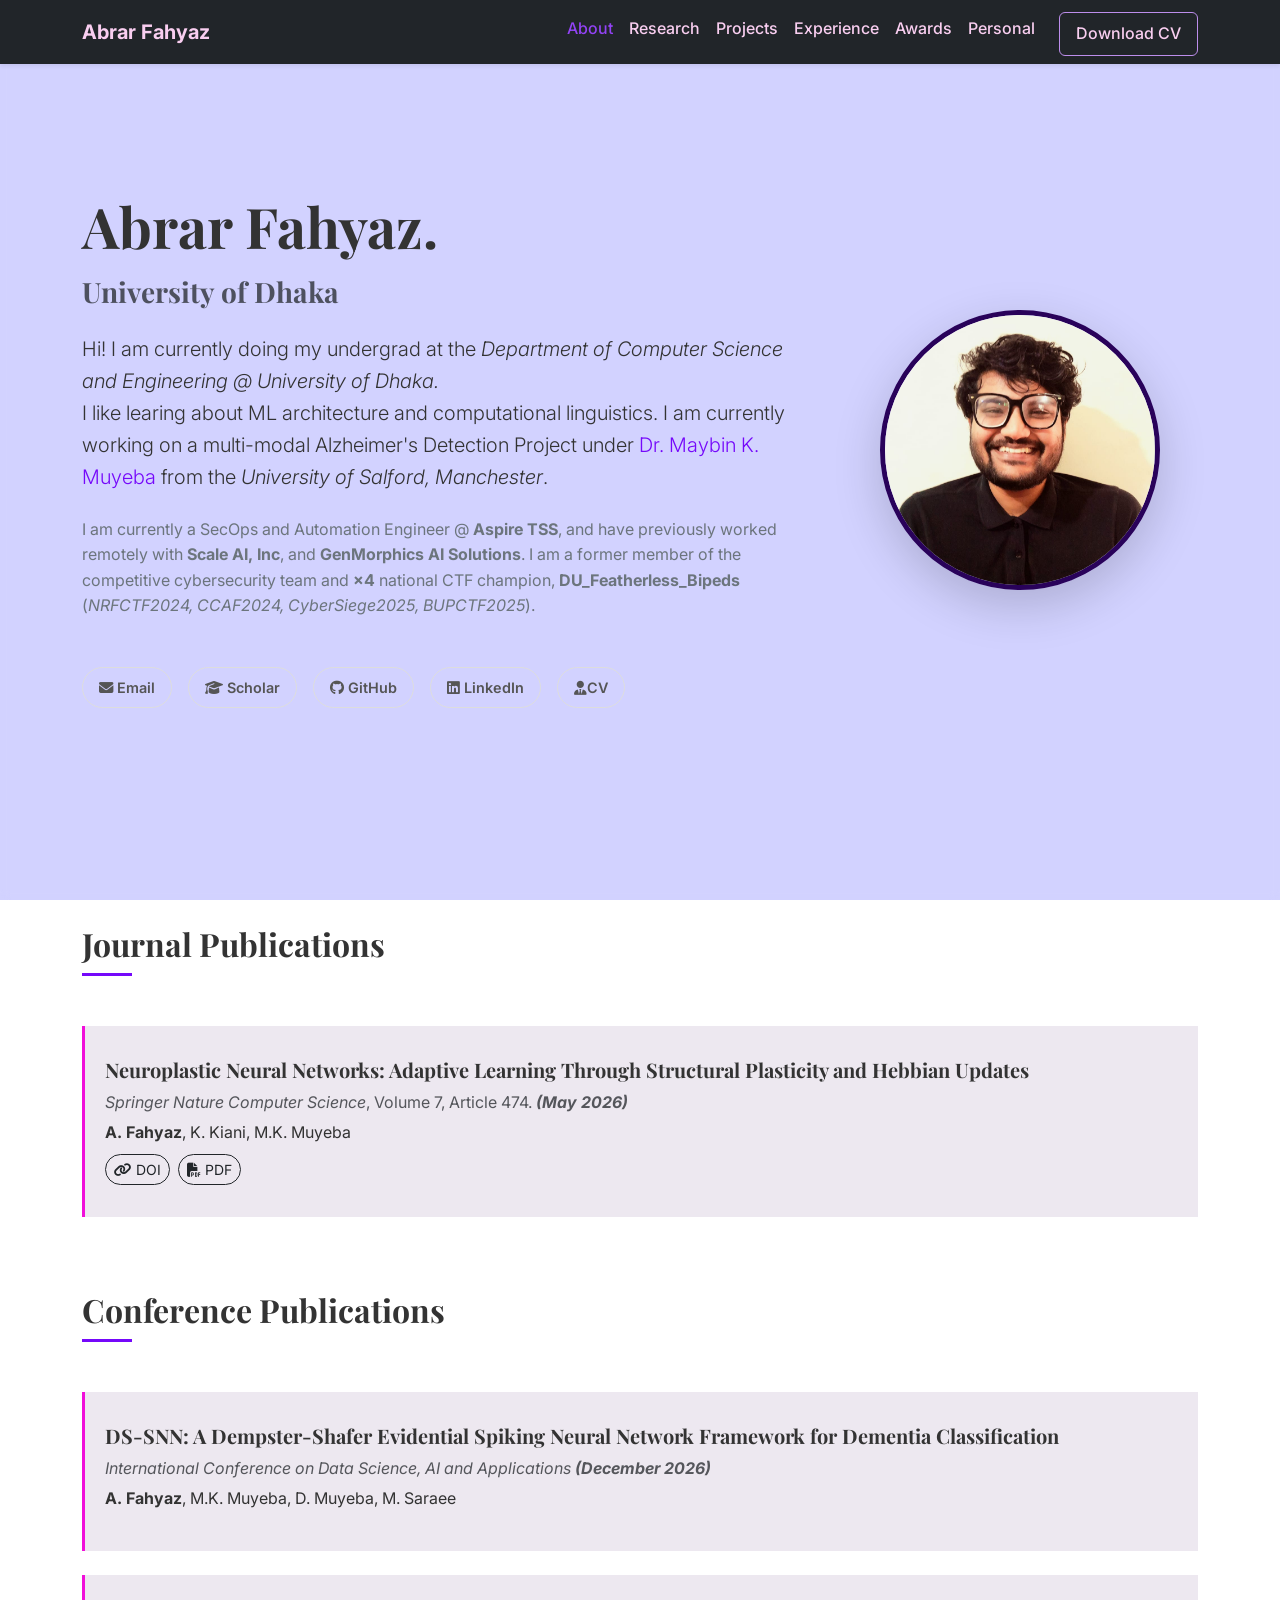
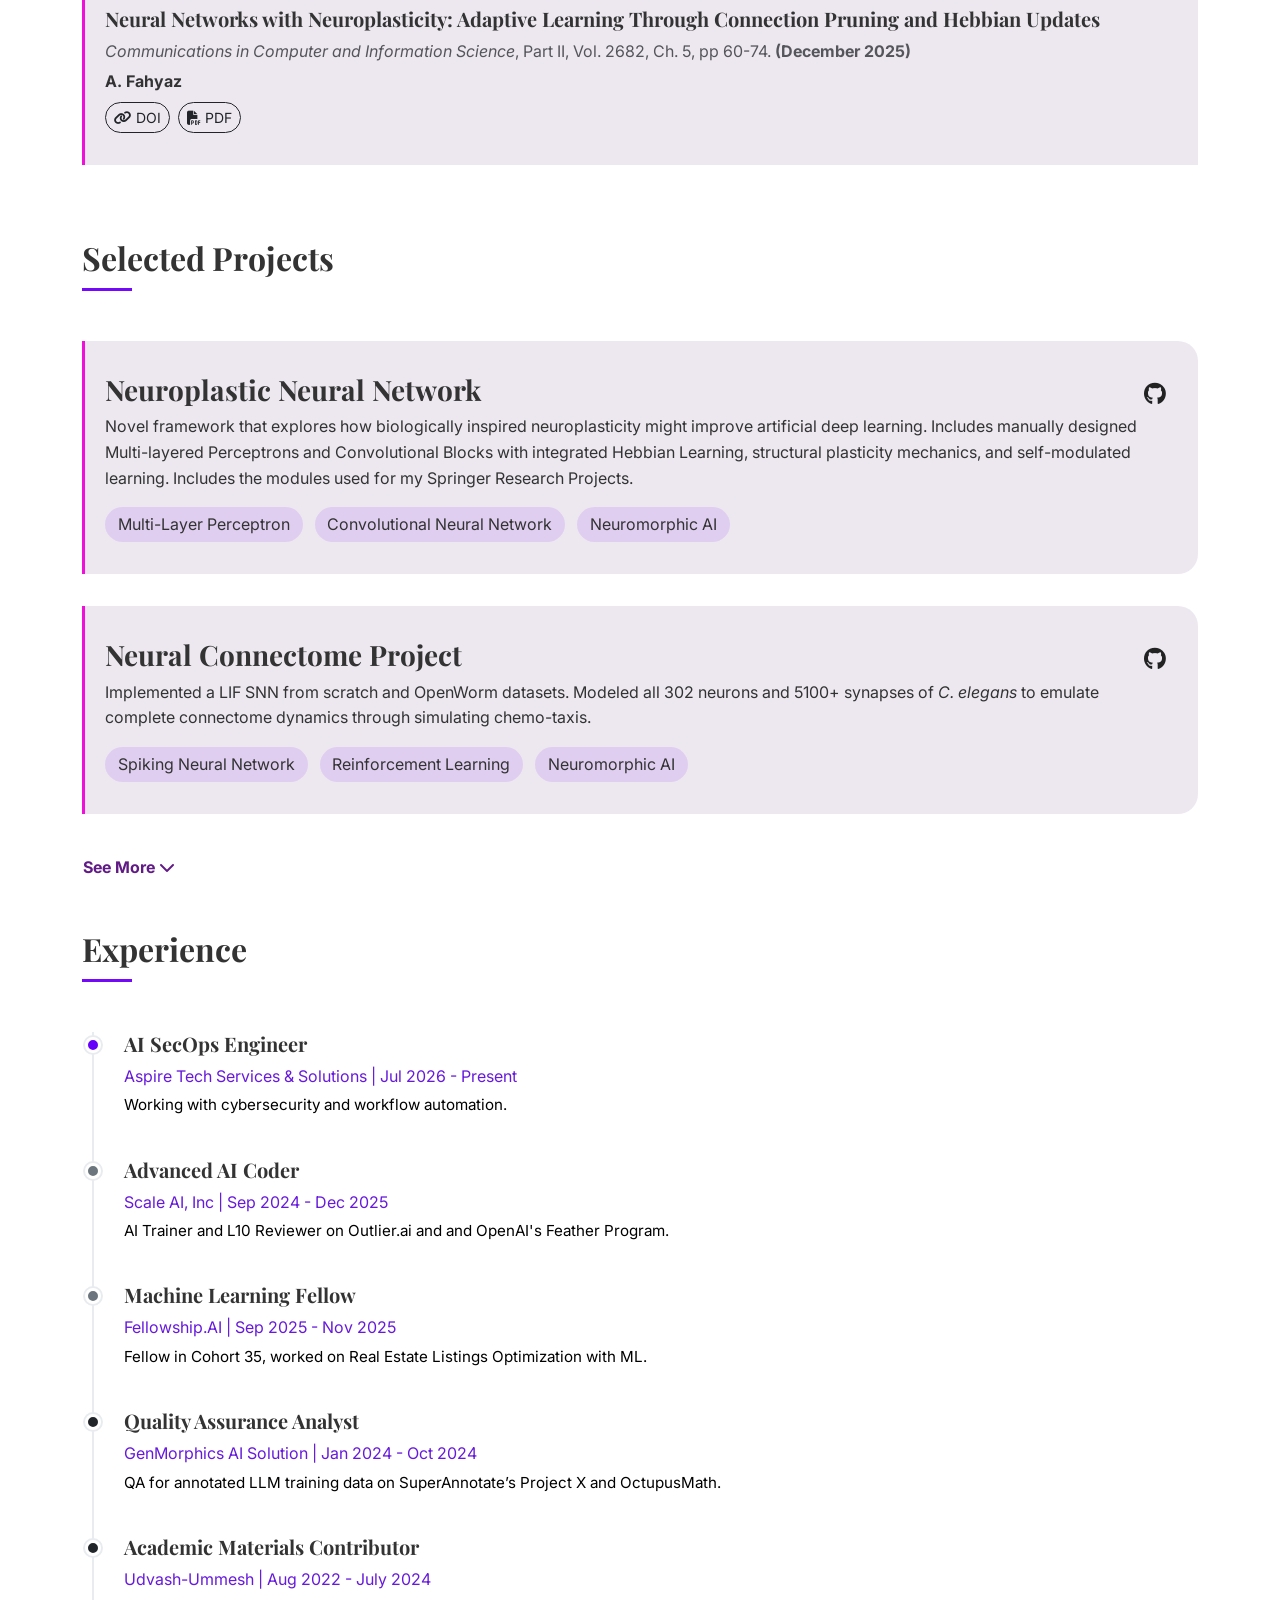
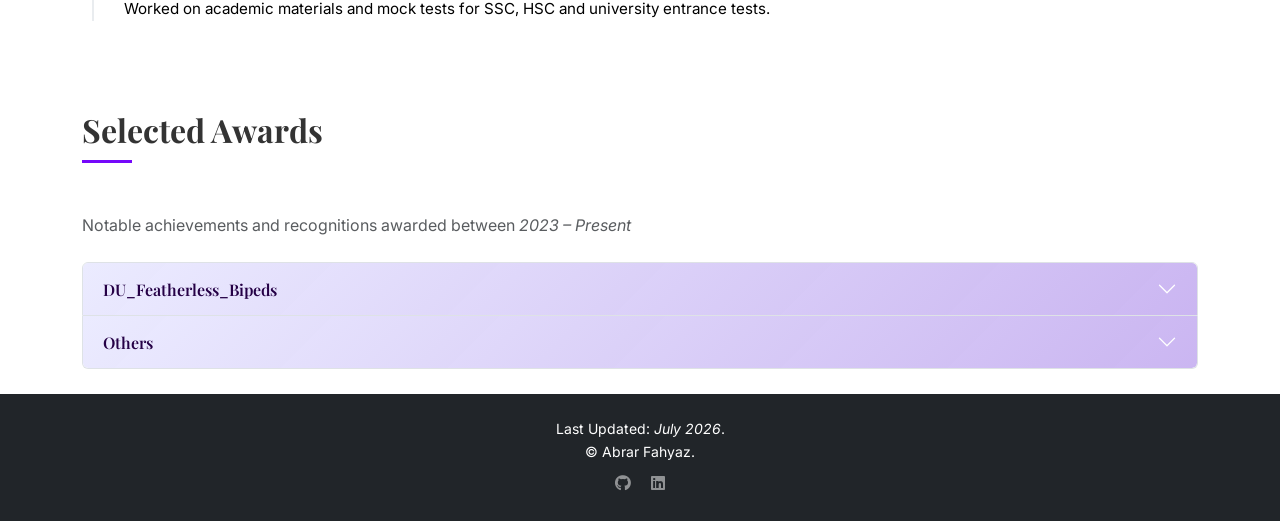
==== index.html @ 8461b455 "index update" ====
<!doctype html>
<html lang="en">

<head>
  <meta charset="utf-8">
  <meta name="viewport" content="width=device-width, initial-scale=1">
  <title>Abrar Fahyaz | Personal Site</title>
  <link rel="apple-touch-icon" sizes="180x180" href="./component/Favicon/apple-touch-icon.png">
  <link rel="icon" type="image/png" sizes="32x32" href="./component/Favicon/favicon-32x32.png">
  <link rel="icon" type="image/png" sizes="16x16" href="./component/Favicon/favicon-16x16.png">
  <link rel="manifest" href="./component/Favicon/site.webmanifest">
  <link href="https://cdn.jsdelivr.net/npm/bootstrap@5.3.0/dist/css/bootstrap.min.css" rel="stylesheet">
  <link href="https://cdnjs.cloudflare.com/ajax/libs/font-awesome/6.4.0/css/all.min.css" rel="stylesheet" />
  <link href="https://fonts.googleapis.com/css2?family=Inter:wght@300;400;600;700&family=Playfair+Display:wght@700&display=swap" rel="stylesheet">
  <link rel="stylesheet" href="./util/styles.css">
</head>

<body data-bs-spy="scroll" data-bs-target="#navbar-main" data-bs-offset="100">
  <!-- Canvas -->
  <canvas id="canva"></canvas>

  <!-- NavBar -->
  <nav id="navbar-main" class="navbar navbar-expand-lg fixed-top navbar-dark bg-dark shadow-sm">
    <div class="container">
      <a class="navbar-brand fw-bold brand-white" href="#">Abrar Fahyaz</a>
      <button class="navbar-toggler" type="button" data-bs-toggle="collapse" data-bs-target="#navbarNav">
        <span class="navbar-toggler-icon"></span>
      </button>
      <div class="collapse navbar-collapse justify-content-end" id="navbarNav">
        <ul class="navbar-nav">
          <li class="nav-item"><a class="nav-link" href="#about">About</a></li>
          <li class="nav-item"><a class="nav-link" href="#publications">Research</a></li>
          <li class="nav-item"><a class="nav-link" href="#projects">Projects</a></li>
          <!-- <li class="nav-item"><a class="nav-link" href="#education">Education</a></li> -->
          <li class="nav-item"><a class="nav-link" href="#experience">Experience</a></li>
          <li class="nav-item"><a class="nav-link" href="#awards">Awards</a></li>
          <li class="nav-item"><a class="nav-link" id="personalBtn" href="./component/otherPage.html#pers">Personal</a></li>
          <li class="nav-item">
            <a class="nav-link cv-btn ms-lg-3 px-3 btn-sm mt-1"
            href="./resources/resume.pdf"
            target="_blank">
                Download CV
            </a>
        </li>
        </ul>
      </div>
    </div>
  </nav>

  <!-- About -->
  <section id="about" class="d-flex align-items-center min-vh-100 section-padding">
    <div class="container">
      <div class="row align-items-center">
        <div class="col-lg-4 text-center order-lg-2 mb-4 mb-lg-0">
          <div class="photo-wrapper">
            <img src="./resources/myPic.jpg" alt="Abrar Fahyaz" class="img-fluid rounded-circle shadow-lg profile-photo">
          </div>
        </div>
        <div class="col-lg-8 order-lg-1">
          <h1 class="display-4 fw-bold mb-3">Abrar Fahyaz.</h1>
          <h3 class="text-muted mb-4"><span>University of Dhaka</span></h3>
          <p class="lead mb-4">
            Hi! I am currently doing my undergrad at the <i>Department of Computer Science and Engineering @ University of Dhaka.</i> 
            <br>
            I like learing about ML architecture and computational linguistics. I am currently working on a multi-modal Alzheimer's Detection Project under <a href="https://www.salford.ac.uk/our-staff/maybin-muyeba">Dr. Maybin K. Muyeba</a> from the <i>University of Salford, Manchester</i>.
          </p>
          <p class="text-secondary mb-5">
            I am currently a SecOps and Automation Engineer @ <strong>Aspire TSS</strong>, and have previously worked remotely with <strong>Scale AI, Inc</strong>, and <strong>GenMorphics AI Solutions</strong>. I am a former member of the competitive cybersecurity team and <b>×4</b> national CTF champion, <strong>DU_Featherless_Bipeds</strong> (<i>NRFCTF2024, CCAF2024, CyberSiege2025, BUPCTF2025</i>). 
          </p>
          
          <div class="d-flex gap-3">
            <a href="mailto:abrar-2021211182@cs.du.ac.bd" class="social-btn"><i class="fas fa-envelope"></i> Email</a>
            <a href="https://scholar.google.com/citations?user=q8gWshUAAAAJ&hl=en" class="social-btn"><i class="fas fa-graduation-cap"></i> Scholar</a>
            <a href="https://github.com/abrr-fhyz" class="social-btn"><i class="fab fa-github"></i> GitHub</a>
            <a href="https://www.linkedin.com/in/abrar-fahyaz/" class="social-btn"><i class="fab fa-linkedin"></i> LinkedIn</a>
            <a href="./resources/resume.pdf" class="social-btn" target="_blank"><i class="fas fa-user-tie"></i>CV</a>
          </div>
        </div>
      </div>
    </div>
  </section>

  <!-- Research -->
  <section id="publications" class="section-padding">
    <div class="container">
      <h2 class="section-title">Journal Publications</h2>
      <!-- <p class="text-muted mb-5">For a full list, please visit my <a href="https://scholar.google.com/citations?user=q8gWshUAAAAJ&hl=en">Google Scholar</a>.</p>
    -->
      <div class="publication-card mb-4">
        <div class="row">
          <div class="col-md-12">
            <h5 class="fw-bold">Neuroplastic Neural Networks: Adaptive Learning Through Structural Plasticity and Hebbian Updates</h5>
            <p class="mb-1 text-muted"><em>Springer Nature Computer Science</em>, Volume 7, Article 474. <em><strong>(May 2026)</strong></em></p>
            <p class="mb-2"><strong>A. Fahyaz</strong>, K. Kiani, M.K. Muyeba</p>
            <div class="d-flex gap-2">
              <a href="https://link.springer.com/chapter/10.1007/978-3-032-11352-8_5" class="btn btn-outline-dark btn-sm rounded-pill"><i class="fas fa-link"></i> DOI</a>
              <a href="./resources/Paper-99-Final.pdf" class="btn btn-outline-dark btn-sm rounded-pill"><i class="fas fa-file-pdf"></i> PDF</a>
            </div>
          </div>
        </div>
      </div>

      <!-- <div class="collapse" id="publicationCollapse">  
      </div>
      <button class="btn btn-link see-more-btn text-decoration-none fw-bold p-0 mt-2" type="button" data-bs-toggle="collapse" data-bs-target="#publicationCollapse" aria-expanded="false" aria-controls="publicationCollapse" id="publicationBtn" onclick="toggleBtnText(this)">See More <i class="fas fa-chevron-down"></i></button>
    </div> -->
  </section>

  <section class="section-padding">
    <div class="container">
      <h2 class="section-title">Conference Publications</h2>
      <!-- <p class="text-muted mb-5">For a full list, please visit my <a href="https://scholar.google.com/citations?user=q8gWshUAAAAJ&hl=en">Google Scholar</a>.</p>
    -->
      <div class="publication-card mb-4">
        <div class="row">
          <div class="col-md-12">
            <h5 class="fw-bold">DS-SNN: A Dempster-Shafer Evidential Spiking Neural Network Framework for Dementia Classification</h5>
            <p class="mb-1 text-muted"><em>International Conference on Data Science, AI and Applications <strong>(December 2026)</strong></em></p>
            <p class="mb-2"><strong>A. Fahyaz</strong>, M.K. Muyeba, D. Muyeba, M. Saraee</p>
            <!--
            <div class="d-flex gap-2">
              <a href="https://link.springer.com/article/10.1007/s42979-026-04932-7" class="btn btn-outline-dark btn-sm rounded-pill"><i class="fas fa-link"></i> DOI</a>
              <a href="https://rdcu.be/fkPxp" class="btn btn-outline-dark btn-sm rounded-pill"><i class="fas fa-file-pdf"></i> PDF</a>
            </div>
            -->
          </div>
        </div>
      </div>

      <div class="publication-card mb-4">
        <div class="row">
          <div class="col-md-12">
            <h5 class="fw-bold">Neural Networks with Neuroplasticity: Adaptive Learning Through Connection Pruning and Hebbian Updates</h5>
            <p class="mb-1 text-muted"><em>Communications in Computer and Information Science</em>, Part II, Vol. 2682, Ch. 5, pp 60-74. <strong>(December 2025)</strong></p>
            <p class="mb-2"><strong>A. Fahyaz</strong></p>
            <div class="d-flex gap-2">
              <a href="https://link.springer.com/chapter/10.1007/978-3-032-11352-8_5" class="btn btn-outline-dark btn-sm rounded-pill"><i class="fas fa-link"></i> DOI</a>
              <a href="./resources/Paper-99-Final.pdf" class="btn btn-outline-dark btn-sm rounded-pill"><i class="fas fa-file-pdf"></i> PDF</a>
            </div>
          </div>
        </div>
      </div>

      <!-- <div class="collapse" id="publicationCollapse">  
      </div>
      <button class="btn btn-link see-more-btn text-decoration-none fw-bold p-0 mt-2" type="button" data-bs-toggle="collapse" data-bs-target="#publicationCollapse" aria-expanded="false" aria-controls="publicationCollapse" id="publicationBtn" onclick="toggleBtnText(this)">See More <i class="fas fa-chevron-down"></i></button>
    </div> -->
  </section>

  <!-- Projects -->
  <section id="projects" class="section-padding">
    <div class="container">

      <h2 class="section-title">Selected Projects</h2>
      <div class="project-showcase">
        <div class="project-entry">
            <div class="project-header">
              <h3>Neuroplastic Neural Network</h3>
              <div class="project-links">
                <a href="https://github.com/abrr-fhyz/neuroplasticProject">
                  <i class="fab fa-github"></i>
                </a>
              </div>
            </div>
            <p>
            Novel framework that explores how biologically inspired neuroplasticity might improve artificial deep learning. Includes manually designed Multi-layered Perceptrons and Convolutional Blocks with integrated Hebbian Learning, structural plasticity mechanics, and self-modulated learning. Includes the modules used for my Springer Research Projects.
            </p>
            <div class="project-tags">
              <span>Multi-Layer Perceptron</span>
              <span>Convolutional Neural Network</span>
              <span>Neuromorphic AI</span>
            </div>
          </div>

        <div class="project-entry">
          <div class="project-header">
            <h3>Neural Connectome Project</em></h3>
            <div class="project-links">
              <a href="https://github.com/abrr-fhyz/spike-net">
                <i class="fab fa-github"></i>
              </a>
            </div>
          </div>
          <p>
            Implemented a LIF SNN from scratch and OpenWorm datasets. Modeled all 302 neurons and 5100+ synapses of <em>C. elegans</em> to emulate complete connectome dynamics through simulating chemo-taxis.
          </p>

          <div class="project-tags">
            <span>Spiking Neural Network</span>
            <span>Reinforcement Learning</span>
            <span>Neuromorphic AI</span>
          </div>
        </div>

        <!-- Hidden projects -->
        
        <div class="collapse" id="projectCollapse">

          <div class="project-entry">
            <div class="project-header">
              <h3>PulseTrace</h3>
              <div class="project-links">
                <a href="https://github.com/abrr-fhyz/PulseTrace">
                  <i class="fab fa-github"></i>
                </a>
              </div>
            </div>
            <p>
              Agentic AI agent capable of scraping social media, and summarizing sentiment through FAISS + BM25
              with rerankers, and a RAG pipeline. Optional PDF briefing and AI corpus integrated with
              application following BYOK. Beats Last30Days on <b>nDCG@5</b> by <i>38%</i>, and on <b>precision@5 and mean norm</b> by roughly <i>14%</i>.
            </p>
            <div class="project-tags">
              <span>LangGraph</span>
              <span>Hybrid RAG</span>
              <span>Model Context Protocol</span>
              <span>Agentic AI</span>
            </div>
          </div>

          <div class="project-entry">
            <div class="project-header">
              <h3>N_Avram: Sentiment Analysis Framework</h3>

              <div class="project-links">
                <a href="https://github.com/abrr-fhyz/N_Avram">
                  <i class="fab fa-github"></i>
                </a>
              </div>
            </div>
            <p>
              Random Forest based sentiment classifier using TF-IDF, n-grams, and lemmatization achieving ~84% accuracy on IMDB. Project was presented at the DURS Undergraduate Research Summit, and was awarded at the DU TMT-P.
            </p>
            <div class="project-tags">
              <span>Natural Language Processing</span>
            </div>
          </div>

          <div class="project-entry">
            <div class="project-header">
              <h3>EasyForm AI</h3>

              <div class="project-links">
                <a href="https://github.com/orgs/EasyFormAI/repositories">
                  <i class="fab fa-github"></i>
                </a>
              </div>
            </div>
            <p>
              LLM-powered document processing platform for automated form filling with information extraction and chatbot assistance.
            </p>
            <div class="project-tags">
              <span>LLM Integration</span>
              <span>Hybrid RAG</span>
              <span>OCR Automation</span>
            </div>
          </div>

          <div class="project-entry">
          <div class="project-header">
            <h3>ChaOS: Turing-Complete OS Emulator</h3>
            <div class="project-links">
              <a href="https://github.com/abrr-fhyz/chaOS">
                <i class="fab fa-github"></i>
              </a>
              <a href="https://youtu.be/a18sfySZBDI">
                <i class="fab fa-youtube"></i>
              </a>
            </div>
          </div>
          <p>
            Fully functional OS with virtual memory, process scheduling, I/O handling, filesystem, shell layers, and a custom ISA with a compiler toolchain enabling Turing-complete execution.
          </p>

          <div class="project-tags">
            <span>C/C++</span>
            <span>ISA Design</span>
            <span>Operating Systems</span>
          </div>
        </div>


          <div class="project-entry">
            <div class="project-header">
              <h3>P2P Video Streaming Platform</h3>
              <div class="project-links">
                <a href="https://github.com/abrr-fhyz/Peer2PeerNetwork">
                  <i class="fab fa-github"></i>
                </a>
              </div>
            </div>
            <p>
              Distributed peer-to-peer streaming system with DHT-based
              discovery, progressive playback, integrity checks, and a
              FastAPI backend.
            </p>

            <div class="project-tags">
              <span>Decentralized TCP</span>
              <span>Distributed Hash Table</span>
              <span>FastAPI</span>
              <span>StreamLit</span>
            </div>
          </div>

          <div class="project-entry">
            <div class="project-header">
              <h3>Theia: Photo Sharing Platform</h3>
              <div class="project-links">
                <a href="https://youtu.be/cqLra_9JPLM">
                  <i class="fab fa-youtube"></i>
                </a>
              </div>
            </div>
            <p>
              Flutter-based social photo platform featuring real-time
              synchronization, facial recognition, geo-clustering, and
              image editing.
            </p>
            <div class="project-tags">
              <span>Dart</span>
              <span>Flutter</span>
              <span>Firebase</span>
              <span>ML Toolkit</span>
            </div>
          </div>

          <div class="project-entry">
          <div class="project-header">
            <h3>Strategic War Simulator</h3>

            <div class="project-links">
              <a href="https://github.com/abrr-fhyz/War-Simulator">
                <i class="fab fa-github"></i>
              </a>
              <a href="https://youtu.be/9fNIDih7QWg?si=n9hUHUopTU9UJ7O-">
                <i class="fab fa-youtube"></i>
              </a>
              <a href="https://www.thedailystar.net/campus/campus/news/du-student-creates-1971-liberation-war-time-lapse-map-military-perspective-3711991">
                <i class="fas fa-newspaper"></i>
              </a>
            </div>
          </div>
          <p>
            Military simulation platform featuring troop movement
            visualization, battle timelines, historical scenarios, and
            persistent campaign support. Featured in The Daily Star.
          </p>
          <div class="project-tags">
            <span>Java</span>
            <span>JavaFx</span>
          </div>
        </div>

        <div class="project-entry">
            <div class="project-header">
              <h3>ShN Text Editor</h3>
              <div class="project-links">
                <a href="https://github.com/abrr-fhyz/ShN-Editor_Windows">
                  <i class="fab fa-github"></i>
                </a>
                <a href="https://youtu.be/U8ZuzUVwA_E?si=DS7flil6WKhZO-oK">
                  <i class="fab fa-youtube"></i>
                </a>
              </div>
            </div>
            <p>
              A cross-platform text editor with syntax highlighting and compilation support, alongside document analysis tools and integrated file explorer.
            </p>
            <div class="project-tags">
              <span>C/C++</span>
              <span>Qt</span>
            </div>
          </div>

        </div>

        <button class="btn btn-link see-more-btn text-decoration-none fw-bold p-0 mt-2" type="button" data-bs-toggle="collapse" data-bs-target="#projectCollapse" onclick="toggleBtnText(this)">See More <i class="fas fa-chevron-down"></i></button>

      </div>
    </div>
  </section>

  <!-- Education 
  <section id="education" class="section-padding">
    <div class="container">
      <h2 class="section-title">Education</h2>
      <div class="timeline">
        <div class="timeline-item">
          <div class="timeline-dot"></div>
          <div class="timeline-content">
            <h5 class="fw-bold">University of Dhaka <i>(2022 - Present)</i></h5>
            <p class="timeline-org mb-1">B.Sc <i>(Hons.)</i>, Computer Science & Engineering</p>
            <p class="text-muted small">CGPA: 3.83 / 4.00</p>
          </div>
        </div>
        <div class="timeline-item">
          <div class="timeline-dot bg-secondary"></div>
          <div class="timeline-content">
            <h5 class="fw-bold">Notre Dame College <i>(2019 - 2021)</i></h5>
            <p class="timeline-org mb-1">Higher Secondary Certificate <i>(HSC)</i></p>
            <p class="text-muted small">GPA: 5.00 / 5.00 | HSC: 598 / 600</p>
          </div>
        </div>
      </div>
    </div>
  </section>

  -->

  <!-- Experience -->
  <section id="experience" class="section-padding">
    <div class="container">
      <h2 class="section-title">Experience</h2>
      <div class="timeline">

        <div class="timeline-item">
          <div class="timeline-dot"></div>
          <div class="timeline-content">
            <h5 class="fw-bold">AI SecOps Engineer</h5>
            <p class="timeline-org mb-1">Aspire Tech Services & Solutions | Jul 2026 - Present</p>
            <p class="text-muted small">Working with cybersecurity and workflow automation.</p>
          </div>
        </div>
        
        <div class="timeline-item">
          <div class="timeline-dot bg-secondary"></div>
          <div class="timeline-content">
            <h5 class="fw-bold">Advanced AI Coder</h5>
            <p class="timeline-org mb-1">Scale AI, Inc | Sep 2024 - Dec 2025</p>
            <p class="text-muted small">AI Trainer and L10 Reviewer on Outlier.ai and and OpenAI's Feather Program.</p>
          </div>
        </div>

        <div class="timeline-item">
          <div class="timeline-dot bg-secondary"></div>
          <div class="timeline-content">
            <h5 class="fw-bold">Machine Learning Fellow</h5>
            <p class="timeline-org mb-1">Fellowship.AI | Sep 2025 - Nov 2025</p>
            <p class="text-muted small">Fellow in Cohort 35, worked on Real Estate Listings Optimization with ML.</p>
          </div>
        </div>

        <div class="timeline-item">
          <div class="timeline-dot bg-dark"></div>
          <div class="timeline-content">
            <h5 class="fw-bold">Quality Assurance Analyst</h5>
            <p class="timeline-org mb-1">GenMorphics AI Solution | Jan 2024 - Oct 2024 </p>
            <p class="text-muted small">QA for annotated LLM training data on SuperAnnotate’s Project X and OctupusMath.</p>
          </div>
        </div>

        <div class="timeline-item">
          <div class="timeline-dot bg-dark"></div>
          <div class="timeline-content">
            <h5 class="fw-bold">Academic Materials Contributor</h5>
            <p class="timeline-org mb-1">Udvash-Ummesh | Aug 2022 - July 2024</p>
            <p class="text-muted small">Worked on academic materials and mock tests for SSC, HSC and university entrance tests.</p>
          </div>
        </div>

      </div>
    </div>
  </section>

  <!-- Awards -->
  <section id="awards" class="section-padding">
    <div class="container">
      <h2 class="section-title">Selected Awards</h2>
      <p class="text-muted text-left mb-4">
        Notable achievements and recognitions awarded between <i>2023 – Present</i>
      </p>
      <div class="accordion" id="awardsAccordion">
        <div class="accordion-item">
          <h2 class="accordion-header" id="teamHeading">
            <button class="accordion-button collapsed" type="button" data-bs-toggle="collapse" data-bs-target="#teamAwards">
              DU_Featherless_Bipeds
            </button>
          </h2>
          <div id="teamAwards" class="accordion-collapse collapse" data-bs-parent="#awardsAccordion">
            <div class="accordion-body">
              <ul class="list-unstyled">
                <li class="mb-3 d-flex justify-content-between">
                  <div>
                      <strong>Bangladesh University of Professionals CTF</strong><br>
                      <small class="text-muted">Champion | Rank 1 / 110</small>
                  </div>
                  <small class="text-muted"><i>September 2025</i></small>
                </li>
                <li class="mb-3 d-flex justify-content-between">
                  <div>
                    <strong>University of Asia Pacific CyberSiege</strong><br>
                    <small class="text-muted">Champion | Rank 1 / 130</small>
                  </div>
                  <small class="text-muted"><i>May 2025</i></small>
                </li>

                <li class="mb-3 d-flex justify-content-between">
                  <div>
                    <strong>East West University NRFCTF</strong><br>
                    <small class="text-muted">Champion | Rank 1 / 120</small>
                  </div>
                  <small class="text-muted"><i>November 2024</i></small>
                </li>

                <li class="mb-3 d-flex justify-content-between">
                  <div>
                    <strong>CCAF Cyber Hackathon</strong><br>
                    <small class="text-muted">Champion | Rank 1 / 64</small>
                  </div>
                  <small class="text-muted"><i>October 2024</i></small>
                </li>

                <li class="mb-3 d-flex justify-content-between">
                  <div>
                    <strong>Dhaka University Intra-CTF</strong><br>
                    <small class="text-muted">Runner's Up | Rank 3 / 110</small>
                  </div>
                  <small class="text-muted"><i>November 2023</i></small>
                </li>

                <li class="mb-3 d-flex justify-content-between">
                  <div>
                    <strong>Bangladesh University of Engineering and Technology CTF</strong><br>
                    <small class="text-muted">Runner's Up | Rank 4 / 200</small>
                  </div>
                  <small class="text-muted"><i>October 2024</i></small>
                </li>

                <li class="mb-3 d-flex justify-content-between">
                  <div>
                    <strong>Islamic University of Technology CTF</strong><br>
                    <small class="text-muted">Runner's Up | Rank 4 / 100</small>
                  </div>
                  <small class="text-muted"><i>April 2024</i></small>
                </li>

                <li class="mb-3 d-flex justify-content-between">
                  <div>
                    <strong>Bangladesh Armed Forces CyberRaid CTF</strong><br>
                    <small class="text-muted">Runner's Up | Rank 5 / 225</small>
                  </div>
                  <small class="text-muted"><i>February 2025</i></small>
                </li>

                <li class="mb-3 d-flex justify-content-between">
                  <div>
                    <strong>IUT Code-Refactoring Contest</strong><br>
                    <small class="text-muted">Finalist | Rank 7</small>
                  </div>
                  <small class="text-muted"><i>April 2024</i></small>
                </li>

                <li class="mb-3 d-flex justify-content-between">
                  <div>
                    <strong> SUST CSE Carnival</strong><br>
                    <small class="text-muted">Finalist</small>
                  </div>
                  <small class="text-muted"><i>February 2024</i></small>
                </li>

                <!-- More awards -->
              </ul>
            </div>
          </div>
        </div>

        <!-- Individual Awards -->
        <div class="accordion-item">
          <h2 class="accordion-header" id="otherHeading">
            <button class="accordion-button collapsed" type="button" data-bs-toggle="collapse" data-bs-target="#otherAwards">Others</button>
          </h2>
          <div id="otherAwards"
              class="accordion-collapse collapse"
              data-bs-parent="#awardsAccordion">
            <div class="accordion-body">
              <ul class="list-unstyled">
                  <li class="mb-3 d-flex justify-content-between">
                  <div>
                    <strong>Infinity AI Buildfest</strong><br>
                    <small class="text-muted">Finalist</small>
                  </div>
                  <small class="text-muted"><i>June 2026</i></small>
                </li>
                <li class="mb-3 d-flex justify-content-between">
                  <div>
                    <strong>TechTron Poster Presentation</strong><br>
                    <small class="text-muted">2nd Place</small>
                  </div>
                  <small class="text-muted"><i>May 2025</i></small>
                </li>
                <li class="mb-3 d-flex justify-content-between">
                  <div>
                    <strong>Dhaka University Three Minute Thesis - Presentation</strong><br>
                    <small class="text-muted">4th Place</small>
                  </div>
                  <small class="text-muted"><i>November 2024</i></small>
                </li>
                <li class="mb-3 d-flex justify-content-between">
                  <div>
                    <strong>Dhaka University Undergraduate Research Summit</strong><br>
                    <small class="text-muted">Finalist</small>
                  </div>
                  <small class="text-muted"><i>March 2023</i></small>
                </li>

                <!-- More achievements -->
              </ul>
            </div>
          </div>
        </div>
      </div>
    </div>
  </section>

  <div id="footer-placeholder"></div>

  <div id="transition-overlay"></div>
</body>
<script src="https://cdn.jsdelivr.net/npm/bootstrap@5.3.0/dist/js/bootstrap.bundle.min.js"></script>
<script src="./util/script.js"></script>
<script src="./util/otherScript.js"></script>
</html>
---- util/styles.css ----
@import url('https://fonts.googleapis.com/css2?family=Cormorant+Garamond:ital,wght@0,300;0,400;1,300;1,400&family=Raleway:wght@100;200&display=swap');

  *, *::before, *::after { margin: 0; padding: 0; box-sizing: border-box; }

  :root {
    --deep:#4b404e;
    --mid: #f5f5f5;
    --surface: #eaeaea;
    --light: #cccccc;
    --shimmer: #999999;
    --text: #222;
    --text-dim: rgba(0, 0, 0, 0.4);
  }

  html {
    background: var(--deep);
    max-width: 100%;
  }

  body {
    font-family: 'Inter', sans-serif;
    color: #bd8eec;
    line-height: 1.6;
    position: relative;
    max-width: 100%;
  }

  /* Keep all page content above the canvas */
  body > *:not(canvas) {
      position: relative;
      z-index: 1;
  }

  canvas {
    background-color: #d1d1ff;
    display: block;
    position: fixed;
    top: 0;
    left: 0;
    width: 100vw;
    height: 100dvh; /* dynamic viewport height */
    z-index: 0;
    pointer-events: none;
  }

  .title-wrap {
    text-align: center;
    animation: fadeIn 2.5s ease forwards;
  }

  /* General Styling */
    body {
        font-family: 'Inter', sans-serif;
        color: #333;
        line-height: 1.6;
    }

    h1, h2, h3, h4, h5 {
        font-family: 'Playfair Display', serif; /* A nice serif font for headings looks more academic */
        font-weight: 700;
    }

    .section-padding {
        padding: 25px 0;
        position: relative;
        background: rgba(255,255,255,0.0);
        backdrop-filter: blur(5px);
    }

    .section-title {
        margin-bottom: 50px;
        position: relative;
        display: inline-block;
    }

    .section-title::after {
        content: '';
        display: block;
        width: 50px;
        height: 3px;
        background: #7508fa;
        margin-top: 10px;
    }

    /* Hero Section */
    .profile-photo {
        width: 280px;
        height: 280px;
        object-fit: cover;
        border: 5px solid #29025a;
    }

    .social-btn {
        text-decoration: none;
        color: #555;
        font-weight: 600;
        border: 1px solid #ddd;
        padding: 8px 16px;
        border-radius: 50px;
        transition: all 0.3s ease;
        font-size: 0.9rem;
    }

    .social-btn:hover {
        background-color: #7508fa;
        color: #fff;
        border-color: #7508fa;
    }

    /* A href sections */
    a {
        color: #7508fa; 
        text-decoration: none;
    }

    a:hover {
        color: #250128; 
    }

    a:visited {
        color: #551b9b; 
    }

    a:active {
        color: #ff00c3;
    }

    .brand-white {
        color: #f9cef0 !important;
    }

    .brand-white:hover,
    .brand-white:focus {
        color: #ffffff !important;
    }

    /* CTV button section */
    .cv-btn {
        color: #f9cef0 !important;
        border: 1px solid #bd8eec;
        border-radius: 0.375rem;
        transition: all 0.3s ease;
    }

    .cv-btn:hover,
    .cv-btn:focus {
        background-color: #7508fa;
        border-color: #7508fa;
        color: #ffffff !important;
    }

    .cv-btn:active {
        background-color: #7508fa !important;
        border-color: #7508fa !important;
        color: #ffffff !important;
    }

    /* Navbar Tweaks */
    .navbar-nav .nav-link {
        font-weight: 500;
        color: #f9cef0;
    }
    .navbar-nav .nav-link.active {
        color: #9243f4;
    }

    /* Publication Card */
    .publication-card {
        padding: 2rem;
        background: rgba(135, 100, 154, 0.15);
        border-left: 3px solid #f10fda;
        padding-left: 20px;
        backdrop-filter: blur(5px);
        transition: transform 0.3s;
    }

    .publication-card:hover {
        transform: translateX(5px);
    }

    /* Project Cards */
    .project-entry {
        padding: 2rem;
        margin-bottom: 2rem;
        background: rgba(135, 100, 154, 0.15);
        border-left: 3px solid #f10fda;
        padding-left: 20px;
        backdrop-filter: blur(5px);
        border-radius: 0 20px 20px 0;
        transition: .3s;
    }
    .project-entry:hover {
        transform: translateX(10px);
    }
    .project-header {
        display: flex;
        justify-content: space-between;
        align-items: center;
    }
    .project-links a {
        font-size: 1.4rem;
        margin-left: 1rem;
        color: #222;
    }
    .project-tags span {
        display: inline-block;
        padding: .3rem .8rem;
        margin-right: .5rem;
        border-radius: 999px;
        background: rgba(143, 50, 236, 0.141);
    }

    /* Experience Timeline */
    .timeline {
        border-left: 2px solid #e9ecef;
        margin-left: 10px;
        padding-left: 30px;
    }

    .timeline-item {
        position: relative;
        margin-bottom: 40px;
    }

    .timeline-dot {
        background: #6501fb;
        position: absolute;
        width: 16px;
        height: 16px;
        border-radius: 50%;
        left: -39px;
        top: 5px;
        border: 3px solid #fff;
        box-shadow: 0 0 0 2px #e9ecef;
    }

    .timeline-org {
        color: #671adc;
    }

    /* See More Button */
    .see-more-btn {
        color: #611b85 !important;
    }

    .see-more-btn:hover {
        color: #11011d !important;
    }

    /* Accordion */
    /* Section subtitle */
    #experience .text-muted {
        color: #000000 !important;
        font-size: 0.95rem;
    }

    /* Accordion container */
    .accordion-item {
        overflow: hidden;
        background: transparent;
    }

    /* Closed accordion button */
    .accordion-button {
        background: linear-gradient(135deg, #d1d1ff6e, #7d49dd67);
        color: rgb(37, 0, 70);
        font-weight: 600;
    }

    /* Hover effect */
    .accordion-button:hover {
        background: linear-gradient(135deg, #d8bce0bb, #9d75e7be);
    }

    /* Open accordion button */
    .accordion-button:not(.collapsed) {
        background: linear-gradient(135deg, #d8bce0bb, #9d75e7be);
        color: #2d1b4e;
        box-shadow: none;
    }

    /* Remove Bootstrap's blue focus ring */
    .accordion-button:focus {
        box-shadow: 0 0 0 0.2rem rgba(155, 109, 255, 0.35);
        border-color: transparent;
    }

    /* Change the dropdown arrow color */
    .accordion-button::after {
        filter: brightness(0) invert(1);
    }

    .accordion-button:not(.collapsed)::after {
        filter: none;
    }

    /* Accordion body */
    .accordion-body {
        background: #6d569816;
        color: #3f2b63;
        border-top: none;
        padding: 1rem;
    }

    /* Award entries */
    .accordion-body li {
        padding: 0.75rem 0;
        border-bottom: 1px solid #8e64e39d;
    }

    .accordion-body li:last-child {
        border-bottom: none;
    }

    /* Award title */
    .accordion-body strong {
        color: #5b21b6;
        font-size: 1.05rem;
    }

    /* Award description/date */
    .accordion-body small {
        color: #8b6db2;
    }

/* Responsive Tweaks */
@media (max-width: 991px) {
    body {
        padding-top: 70px;
    }
    .photo-wrapper {
        margin-bottom: 30px;
    }
    .profile-photo {
        width: 200px;
        height: 200px;
    }
    .display-4 {
        font-size: 2.5rem;
    }
}

@media (max-width: 768px) {
    html, body {
        overflow-x: hidden;
    }
}

  .sub {
    font-family: 'Raleway', sans-serif;
    font-weight: 100;
    font-size: clamp(0.6rem, 1.5vw, 0.85rem);
    letter-spacing: 0.55em;
    text-transform: uppercase;
    color: var(--text-dim);
    margin-top: 1.4rem;
  }

  .hint {
    position: fixed;
    bottom: 2.5rem;
    left: 50%;
    transform: translateX(-50%);
    font-family: 'Raleway', sans-serif;
    font-weight: 100;
    font-size: 0.65rem;
    letter-spacing: 0.45em;
    text-transform: uppercase;
    color: var(--text-dim);
    animation: pulse 3s ease-in-out infinite;
  }

  @keyframes fadeIn {
    from { opacity: 0; transform: translateY(12px); }
    to   { opacity: 1; transform: translateY(0); }
  }
  @keyframes pulse {
    0%, 100% { opacity: 0.35; }
    50%       { opacity: 0.75; }
  }
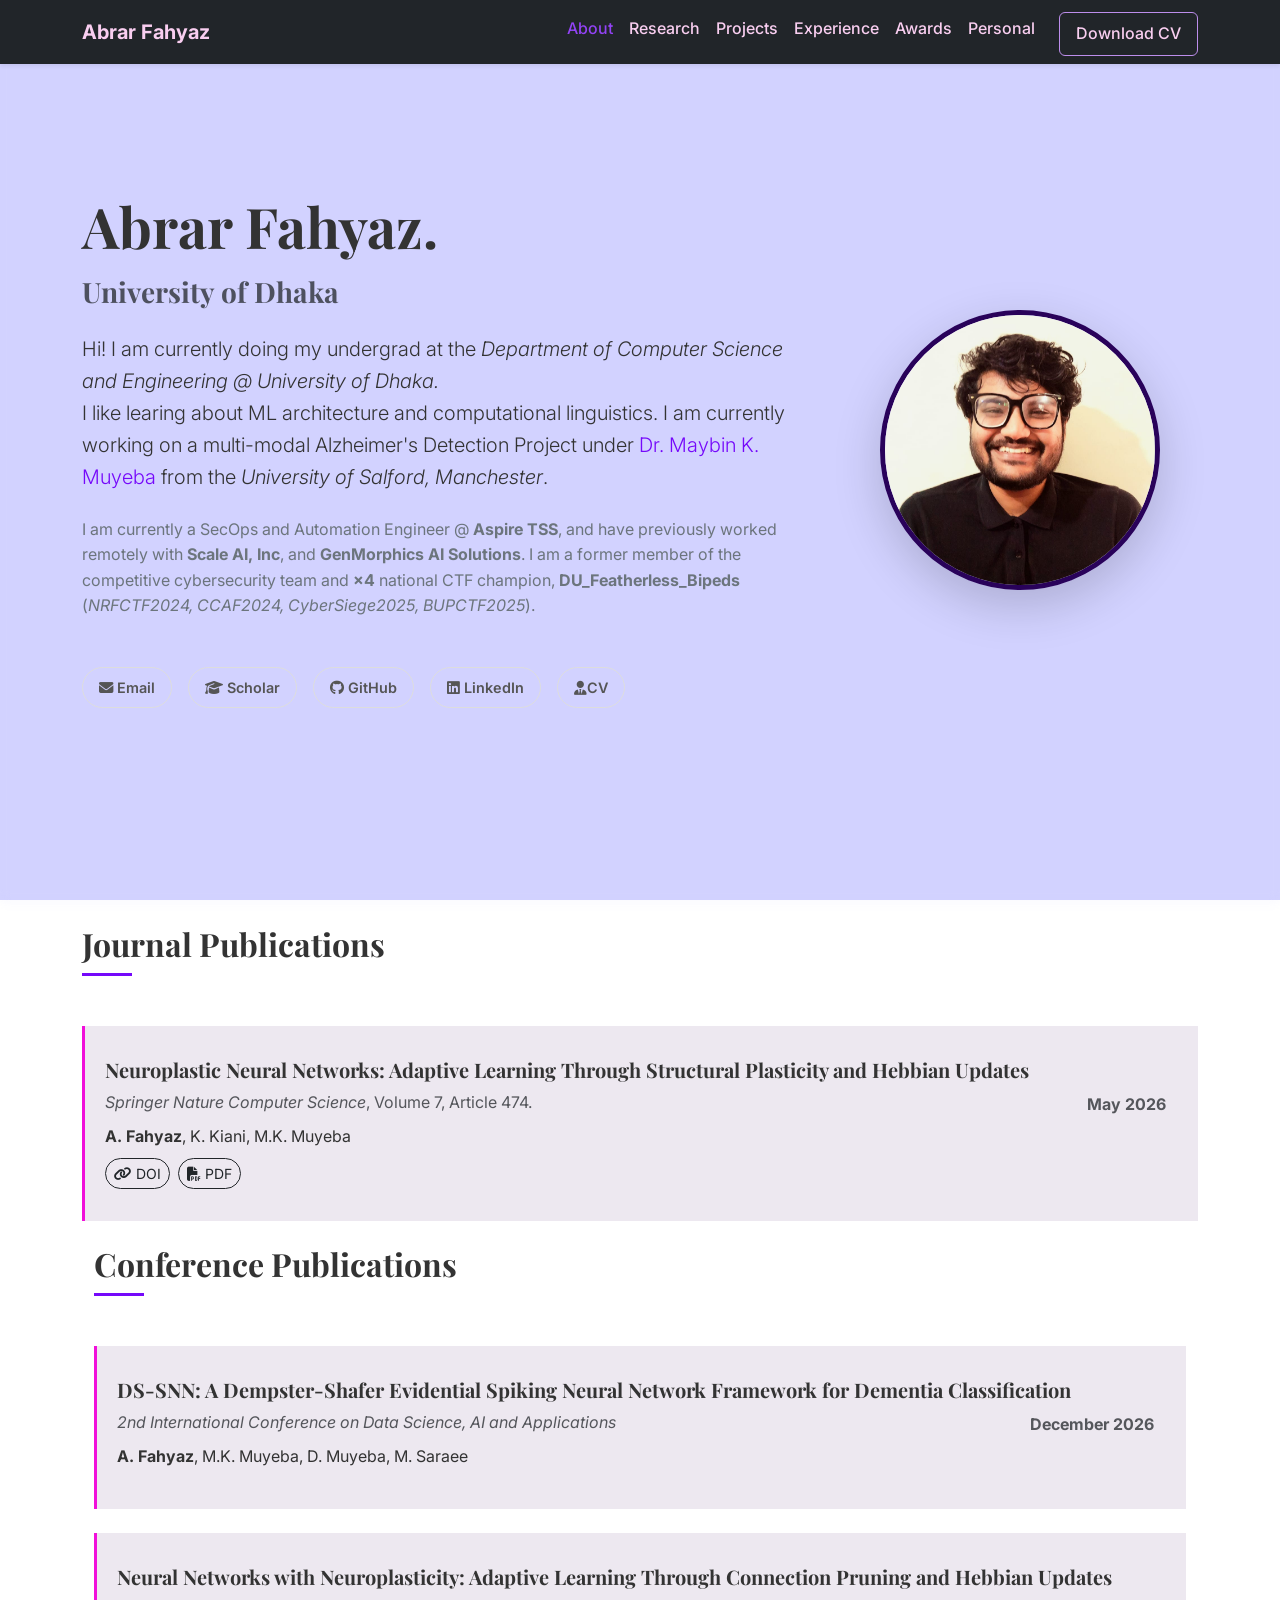
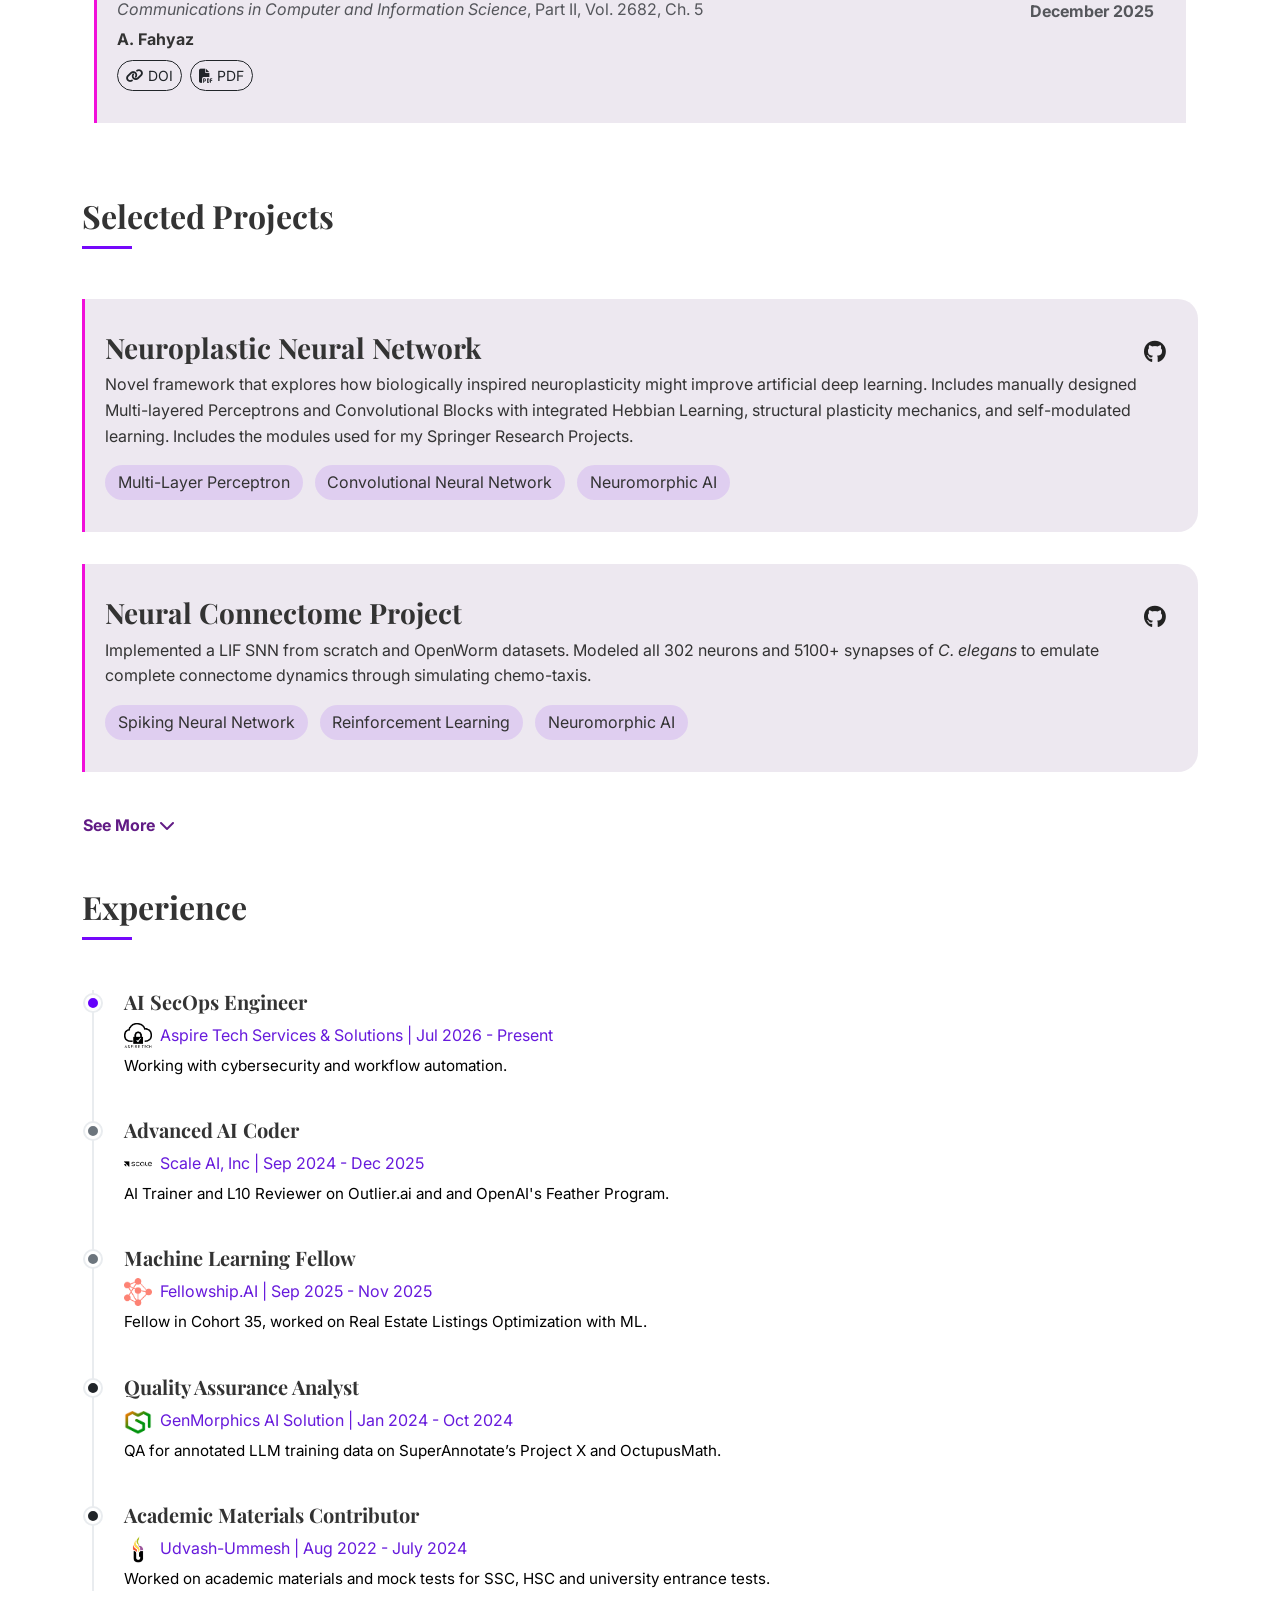
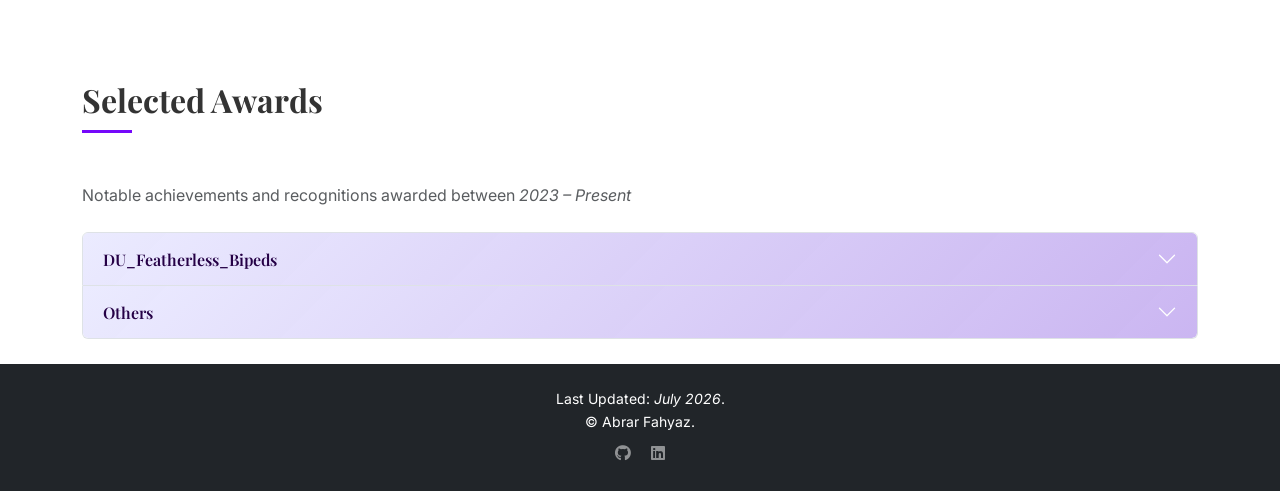
==== commit 5c09c6ed: "logos + style changes" ====
--- a/index.html
+++ b/index.html
@@ -90,7 +90,10 @@
         <div class="row">
           <div class="col-md-12">
             <h5 class="fw-bold">Neuroplastic Neural Networks: Adaptive Learning Through Structural Plasticity and Hebbian Updates</h5>
-            <p class="mb-1 text-muted"><em>Springer Nature Computer Science</em>, Volume 7, Article 474. <em><strong>(May 2026)</strong></em></p>
+            <div class="d-flex justify-content-between align-items-center mb-1">
+              <p class="mb-1 text-muted"><em>Springer Nature Computer Science</em>, Volume 7, Article 474.</p>
+              <p class="mb-0 text-muted"><strong>May 2026</strong></p>
+            </div>
             <p class="mb-2"><strong>A. Fahyaz</strong>, K. Kiani, M.K. Muyeba</p>
             <div class="d-flex gap-2">
               <a href="https://link.springer.com/chapter/10.1007/978-3-032-11352-8_5" class="btn btn-outline-dark btn-sm rounded-pill"><i class="fas fa-link"></i> DOI</a>
@@ -100,14 +103,7 @@
         </div>
       </div>
 
-      <!-- <div class="collapse" id="publicationCollapse">  
-      </div>
-      <button class="btn btn-link see-more-btn text-decoration-none fw-bold p-0 mt-2" type="button" data-bs-toggle="collapse" data-bs-target="#publicationCollapse" aria-expanded="false" aria-controls="publicationCollapse" id="publicationBtn" onclick="toggleBtnText(this)">See More <i class="fas fa-chevron-down"></i></button>
-    </div> -->
-  </section>
-
-  <section class="section-padding">
-    <div class="container">
+      <div class="container">
       <h2 class="section-title">Conference Publications</h2>
       <!-- <p class="text-muted mb-5">For a full list, please visit my <a href="https://scholar.google.com/citations?user=q8gWshUAAAAJ&hl=en">Google Scholar</a>.</p>
     -->
@@ -115,7 +111,10 @@
         <div class="row">
           <div class="col-md-12">
             <h5 class="fw-bold">DS-SNN: A Dempster-Shafer Evidential Spiking Neural Network Framework for Dementia Classification</h5>
-            <p class="mb-1 text-muted"><em>International Conference on Data Science, AI and Applications <strong>(December 2026)</strong></em></p>
+            <div class="d-flex justify-content-between align-items-center mb-1">
+              <p class="mb-1 text-muted"><em>2nd International Conference on Data Science, AI and Applications</em></p>
+              <p class="mb-0 text-muted"><strong>December 2026</strong></p>
+            </div>
             <p class="mb-2"><strong>A. Fahyaz</strong>, M.K. Muyeba, D. Muyeba, M. Saraee</p>
             <!--
             <div class="d-flex gap-2">
@@ -126,12 +125,34 @@
           </div>
         </div>
       </div>
-
+<!--
+      <div class="publication-card mb-4">
+        <div class="row">
+          <div class="col-md-12">
+            <h5 class="fw-bold">An Entailment-Based Framework for Hallucination Detection in Bengali</h5>
+            <div class="d-flex justify-content-between align-items-center mb-1">
+              <p class="mb-1 text-muted"><em>IEEE 3rd International Conference on Computing, Applications and Systems</em></p>
+              <p class="mb-0 text-muted"><strong>October 2026</strong></p>
+            </div>
+            <p class="mb-2"><strong>A. Fahyaz</strong>, N. Shyan</p>
+            
+            <div class="d-flex gap-2">
+              <a href="https://link.springer.com/article/10.1007/s42979-026-04932-7" class="btn btn-outline-dark btn-sm rounded-pill"><i class="fas fa-link"></i> DOI</a>
+              <a href="https://rdcu.be/fkPxp" class="btn btn-outline-dark btn-sm rounded-pill"><i class="fas fa-file-pdf"></i> PDF</a>
+            </div>
+            
+          </div>
+        </div>
+      </div>
+-->
       <div class="publication-card mb-4">
         <div class="row">
           <div class="col-md-12">
             <h5 class="fw-bold">Neural Networks with Neuroplasticity: Adaptive Learning Through Connection Pruning and Hebbian Updates</h5>
-            <p class="mb-1 text-muted"><em>Communications in Computer and Information Science</em>, Part II, Vol. 2682, Ch. 5, pp 60-74. <strong>(December 2025)</strong></p>
+            <div class="d-flex justify-content-between align-items-center mb1">
+              <p class="mb-1 text-muted"><em>Communications in Computer and Information Science</em>, Part II, Vol. 2682, Ch. 5</p>
+              <p class="mb-0 text-muted"><strong>December 2025</strong></p>
+            </div>
             <p class="mb-2"><strong>A. Fahyaz</strong></p>
             <div class="d-flex gap-2">
               <a href="https://link.springer.com/chapter/10.1007/978-3-032-11352-8_5" class="btn btn-outline-dark btn-sm rounded-pill"><i class="fas fa-link"></i> DOI</a>
@@ -141,11 +162,15 @@
         </div>
       </div>
 
-      <!-- <div class="collapse" id="publicationCollapse">  
+  </section>
+
+  <!-- <section id="publications" class="section-padding">
+
+       <div class="collapse" id="publicationCollapse">  
       </div>
       <button class="btn btn-link see-more-btn text-decoration-none fw-bold p-0 mt-2" type="button" data-bs-toggle="collapse" data-bs-target="#publicationCollapse" aria-expanded="false" aria-controls="publicationCollapse" id="publicationBtn" onclick="toggleBtnText(this)">See More <i class="fas fa-chevron-down"></i></button>
-    </div> -->
-  </section>
+    </div> 
+  </section> -->
 
   <!-- Projects -->
   <section id="projects" class="section-padding">
@@ -418,7 +443,10 @@
           <div class="timeline-dot"></div>
           <div class="timeline-content">
             <h5 class="fw-bold">AI SecOps Engineer</h5>
-            <p class="timeline-org mb-1">Aspire Tech Services & Solutions | Jul 2026 - Present</p>
+            <div class="timeline-org mb-1 d-flex align-items-center gap-2">
+              <img src="./resources/logos/aspire.png" alt="Aspire TSS" class="company-logo">
+              <span>Aspire Tech Services & Solutions | Jul 2026 - Present</span>
+            </div>
             <p class="text-muted small">Working with cybersecurity and workflow automation.</p>
           </div>
         </div>
@@ -427,7 +455,10 @@
           <div class="timeline-dot bg-secondary"></div>
           <div class="timeline-content">
             <h5 class="fw-bold">Advanced AI Coder</h5>
-            <p class="timeline-org mb-1">Scale AI, Inc | Sep 2024 - Dec 2025</p>
+            <div class="timeline-org mb-1 d-flex align-items-center gap-2">
+              <img src="./resources/logos/scale.png" alt="Scale AI, Inc" class="company-logo">
+              <span>Scale AI, Inc | Sep 2024 - Dec 2025</span>
+            </div>
             <p class="text-muted small">AI Trainer and L10 Reviewer on Outlier.ai and and OpenAI's Feather Program.</p>
           </div>
         </div>
@@ -436,7 +467,10 @@
           <div class="timeline-dot bg-secondary"></div>
           <div class="timeline-content">
             <h5 class="fw-bold">Machine Learning Fellow</h5>
-            <p class="timeline-org mb-1">Fellowship.AI | Sep 2025 - Nov 2025</p>
+            <div class="timeline-org mb-1 d-flex align-items-center gap-2">
+              <img src="./resources/logos/fellowship.png" alt="FellowshipAI" class="company-logo">
+              <span>Fellowship.AI | Sep 2025 - Nov 2025</span>
+            </div>
             <p class="text-muted small">Fellow in Cohort 35, worked on Real Estate Listings Optimization with ML.</p>
           </div>
         </div>
@@ -445,7 +479,10 @@
           <div class="timeline-dot bg-dark"></div>
           <div class="timeline-content">
             <h5 class="fw-bold">Quality Assurance Analyst</h5>
-            <p class="timeline-org mb-1">GenMorphics AI Solution | Jan 2024 - Oct 2024 </p>
+            <div class="timeline-org mb-1 d-flex align-items-center gap-2">
+              <img src="./resources/logos/genmorph.png" alt="GenMorphics AI" class="company-logo">
+              <span>GenMorphics AI Solution | Jan 2024 - Oct 2024</span>
+            </div>
             <p class="text-muted small">QA for annotated LLM training data on SuperAnnotate’s Project X and OctupusMath.</p>
           </div>
         </div>
@@ -454,7 +491,10 @@
           <div class="timeline-dot bg-dark"></div>
           <div class="timeline-content">
             <h5 class="fw-bold">Academic Materials Contributor</h5>
-            <p class="timeline-org mb-1">Udvash-Ummesh | Aug 2022 - July 2024</p>
+            <div class="timeline-org mb-1 d-flex align-items-center gap-2">
+              <img src="./resources/logos/udvash.png" alt="Udvash" class="company-logo">
+              <span>Udvash-Ummesh | Aug 2022 - July 2024</span>
+            </div>
             <p class="text-muted small">Worked on academic materials and mock tests for SSC, HSC and university entrance tests.</p>
           </div>
         </div>
--- a/util/styles.css
+++ b/util/styles.css
@@ -23,8 +23,22 @@
     line-height: 1.6;
     position: relative;
     max-width: 100%;
-  }
-
+    transition: opacity 0.5s ease;
+  }
+
+  #transition-overlay {
+        position: fixed;
+        inset: 0;
+        background: white;
+        opacity: 0;
+        pointer-events: none;
+        transition: opacity 500ms ease-in-out;
+        z-index: 9999;
+    }
+
+    #transition-overlay.active {
+        opacity: 1;
+    }
   /* Keep all page content above the canvas */
   body > *:not(canvas) {
       position: relative;
@@ -321,6 +335,13 @@
     /* Award description/date */
     .accordion-body small {
         color: #8b6db2;
+    }
+
+    .company-logo {
+        width: 28px;
+        height: 28px;
+        object-fit: contain;
+        flex-shrink: 0;
     }
 
 /* Responsive Tweaks */
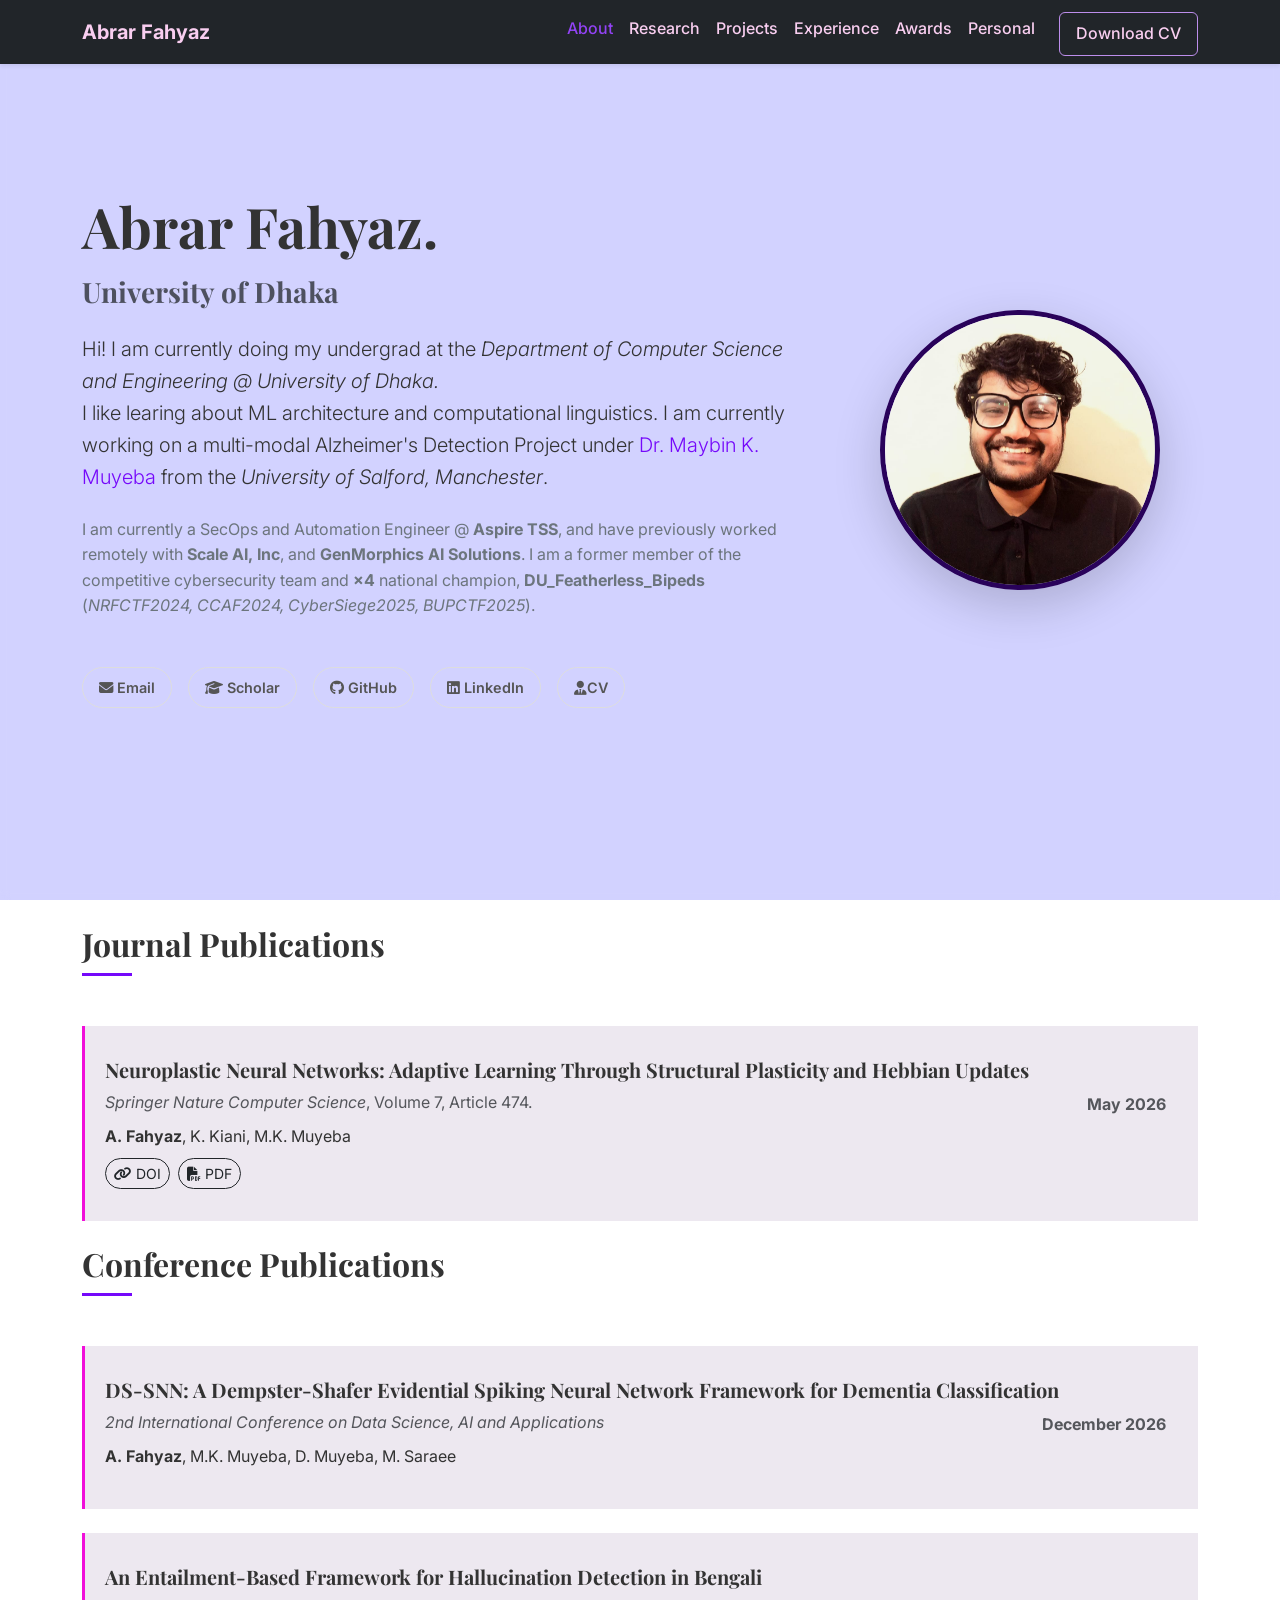
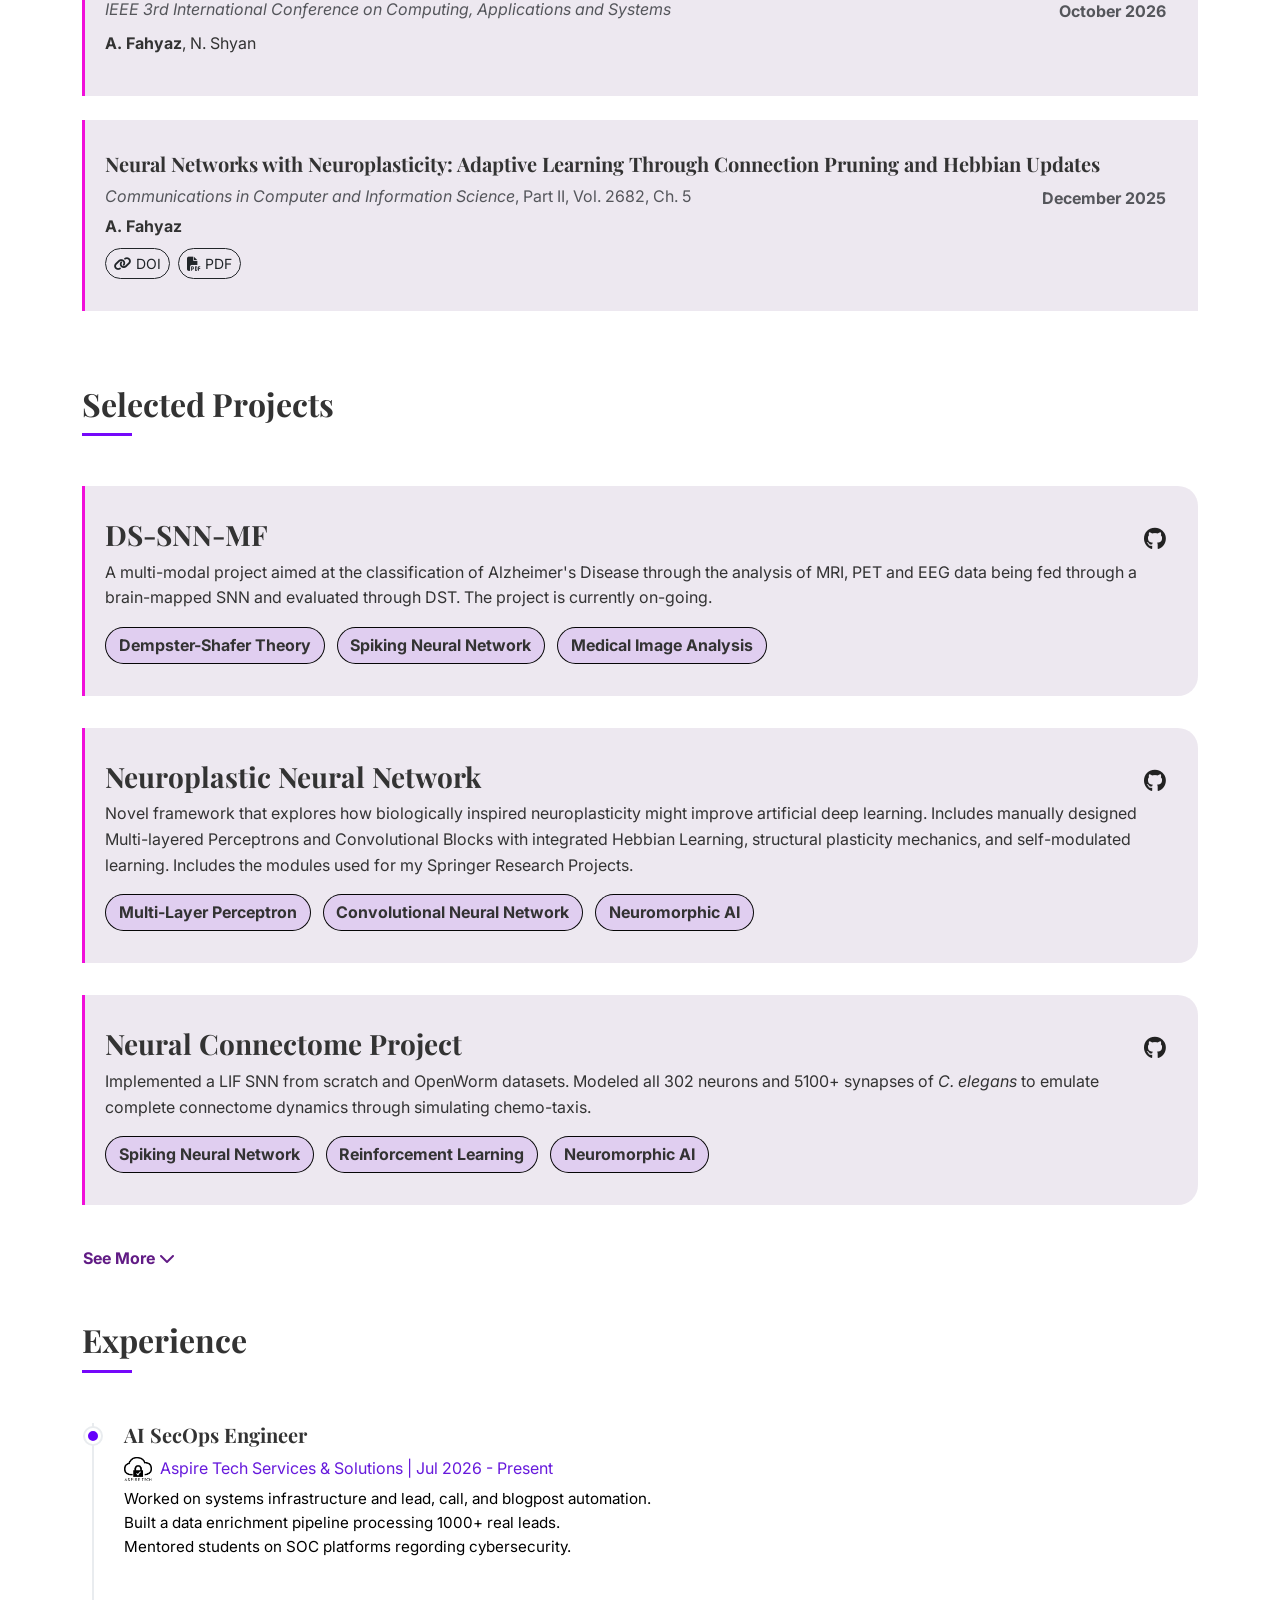
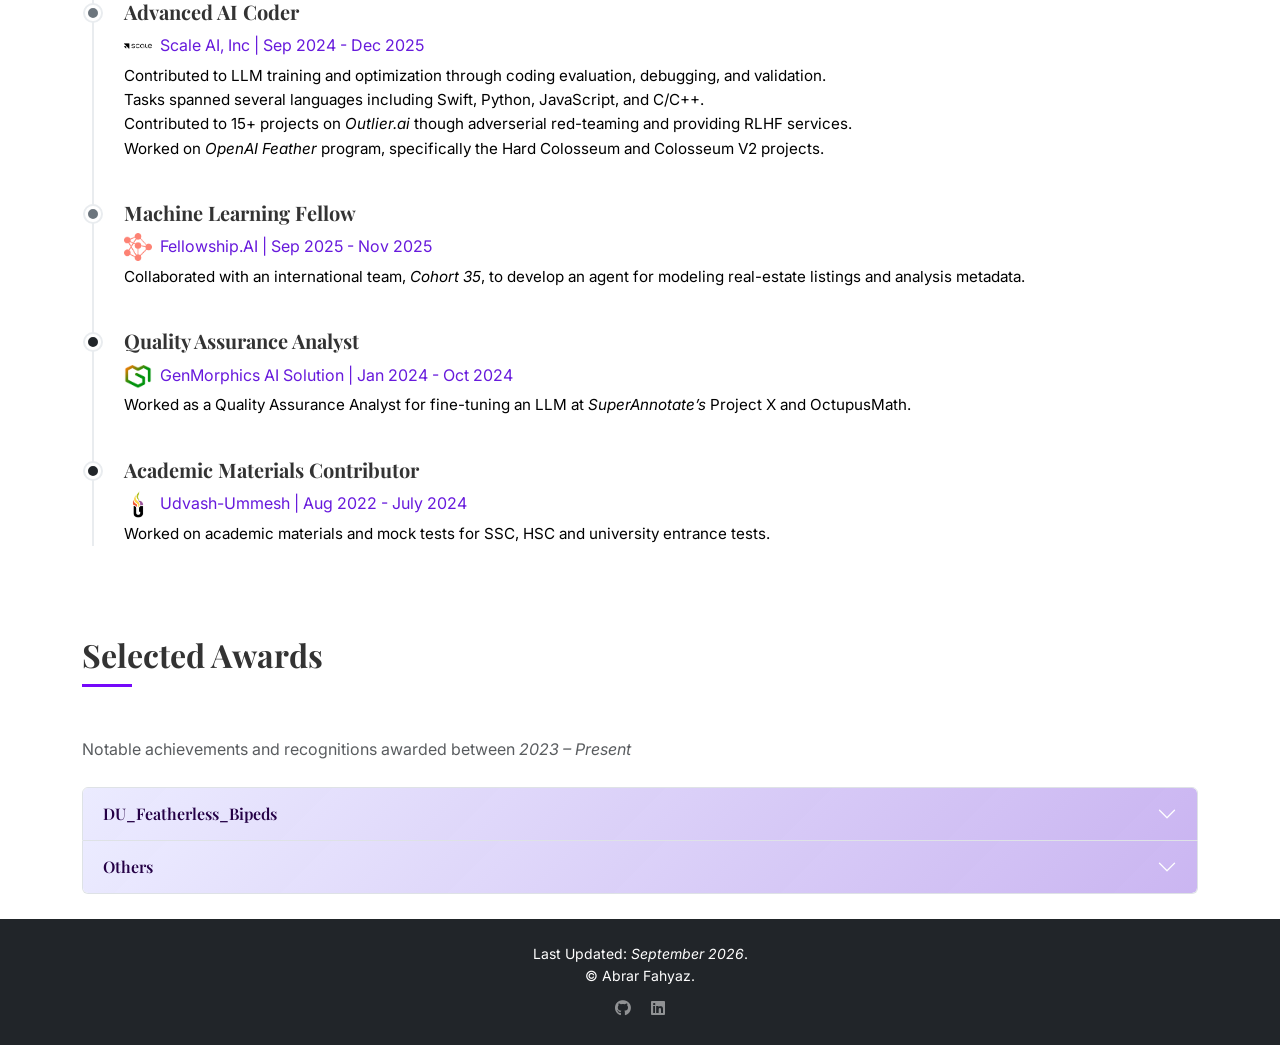
==== commit 8d5337fc: "stylistic updates" ====
--- a/index.html
+++ b/index.html
@@ -65,7 +65,7 @@
             I like learing about ML architecture and computational linguistics. I am currently working on a multi-modal Alzheimer's Detection Project under <a href="https://www.salford.ac.uk/our-staff/maybin-muyeba">Dr. Maybin K. Muyeba</a> from the <i>University of Salford, Manchester</i>.
           </p>
           <p class="text-secondary mb-5">
-            I am currently a SecOps and Automation Engineer @ <strong>Aspire TSS</strong>, and have previously worked remotely with <strong>Scale AI, Inc</strong>, and <strong>GenMorphics AI Solutions</strong>. I am a former member of the competitive cybersecurity team and <b>×4</b> national CTF champion, <strong>DU_Featherless_Bipeds</strong> (<i>NRFCTF2024, CCAF2024, CyberSiege2025, BUPCTF2025</i>). 
+            I am currently a SecOps and Automation Engineer @ <strong>Aspire TSS</strong>, and have previously worked remotely with <strong>Scale AI, Inc</strong>, and <strong>GenMorphics AI Solutions</strong>. I am a former member of the competitive cybersecurity team and <b>×4</b> national champion, <strong>DU_Featherless_Bipeds</strong> (<i>NRFCTF2024, CCAF2024, CyberSiege2025, BUPCTF2025</i>). 
           </p>
           
           <div class="d-flex gap-3">
@@ -103,7 +103,8 @@
         </div>
       </div>
 
-      <div class="container">
+    </div>
+    <div class="container">
       <h2 class="section-title">Conference Publications</h2>
       <!-- <p class="text-muted mb-5">For a full list, please visit my <a href="https://scholar.google.com/citations?user=q8gWshUAAAAJ&hl=en">Google Scholar</a>.</p>
     -->
@@ -125,7 +126,7 @@
           </div>
         </div>
       </div>
-<!--
+
       <div class="publication-card mb-4">
         <div class="row">
           <div class="col-md-12">
@@ -135,16 +136,16 @@
               <p class="mb-0 text-muted"><strong>October 2026</strong></p>
             </div>
             <p class="mb-2"><strong>A. Fahyaz</strong>, N. Shyan</p>
-            
+            <!--
             <div class="d-flex gap-2">
               <a href="https://link.springer.com/article/10.1007/s42979-026-04932-7" class="btn btn-outline-dark btn-sm rounded-pill"><i class="fas fa-link"></i> DOI</a>
               <a href="https://rdcu.be/fkPxp" class="btn btn-outline-dark btn-sm rounded-pill"><i class="fas fa-file-pdf"></i> PDF</a>
             </div>
-            
-          </div>
-        </div>
-      </div>
--->
+            -->
+          </div>
+        </div>
+      </div>
+
       <div class="publication-card mb-4">
         <div class="row">
           <div class="col-md-12">
@@ -161,7 +162,7 @@
           </div>
         </div>
       </div>
-
+    </div>
   </section>
 
   <!-- <section id="publications" class="section-padding">
@@ -178,6 +179,25 @@
 
       <h2 class="section-title">Selected Projects</h2>
       <div class="project-showcase">
+        <div class="project-entry">
+            <div class="project-header">
+              <h3>DS-SNN-MF</h3>
+              <div class="project-links">
+                <a href="https://github.com/abrr-fhyz/DS-SNN-MF">
+                  <i class="fab fa-github"></i>
+                </a>
+              </div>
+            </div>
+            <p>
+            A multi-modal project aimed at the classification of Alzheimer's Disease through the analysis of MRI, PET and EEG data being fed through a brain-mapped SNN and evaluated through DST. The project is currently on-going.
+            </p>
+            <div class="project-tags">
+              <span>Dempster-Shafer Theory</span>
+              <span>Spiking Neural Network</span>
+              <span>Medical Image Analysis</span>
+            </div>
+          </div>
+
         <div class="project-entry">
             <div class="project-header">
               <h3>Neuroplastic Neural Network</h3>
@@ -447,7 +467,7 @@
               <img src="./resources/logos/aspire.png" alt="Aspire TSS" class="company-logo">
               <span>Aspire Tech Services & Solutions | Jul 2026 - Present</span>
             </div>
-            <p class="text-muted small">Working with cybersecurity and workflow automation.</p>
+            <p class="text-muted small">Worked on systems infrastructure and lead, call, and blogpost automation.<br>Built a data enrichment pipeline processing 1000+ real leads.<br>Mentored students on SOC platforms regording cybersecurity.</p>
           </div>
         </div>
         
@@ -459,7 +479,7 @@
               <img src="./resources/logos/scale.png" alt="Scale AI, Inc" class="company-logo">
               <span>Scale AI, Inc | Sep 2024 - Dec 2025</span>
             </div>
-            <p class="text-muted small">AI Trainer and L10 Reviewer on Outlier.ai and and OpenAI's Feather Program.</p>
+            <p class="text-muted small">Contributed to LLM training and optimization through coding evaluation, debugging, and validation.<br>Tasks spanned several languages including Swift, Python, JavaScript, and C/C++.<br>Contributed to 15+ projects on <i>Outlier.ai</i> though adverserial red-teaming and providing RLHF services.<br>Worked on <i>OpenAI Feather</i> program, specifically the Hard Colosseum and Colosseum V2 projects.</p>
           </div>
         </div>
 
@@ -471,7 +491,7 @@
               <img src="./resources/logos/fellowship.png" alt="FellowshipAI" class="company-logo">
               <span>Fellowship.AI | Sep 2025 - Nov 2025</span>
             </div>
-            <p class="text-muted small">Fellow in Cohort 35, worked on Real Estate Listings Optimization with ML.</p>
+            <p class="text-muted small">Collaborated with an international team, <i>Cohort 35</i>, to develop an agent for modeling real-estate listings and analysis metadata.</p>
           </div>
         </div>
 
@@ -483,7 +503,7 @@
               <img src="./resources/logos/genmorph.png" alt="GenMorphics AI" class="company-logo">
               <span>GenMorphics AI Solution | Jan 2024 - Oct 2024</span>
             </div>
-            <p class="text-muted small">QA for annotated LLM training data on SuperAnnotate’s Project X and OctupusMath.</p>
+            <p class="text-muted small">Worked as a Quality Assurance Analyst for fine-tuning an LLM at <i>SuperAnnotate’s</i> Project X and OctupusMath.</p>
           </div>
         </div>
 
--- a/util/styles.css
+++ b/util/styles.css
@@ -222,6 +222,8 @@
         margin-right: .5rem;
         border-radius: 999px;
         background: rgba(143, 50, 236, 0.141);
+        font-weight: bold;
+        border: 1px solid rgba(0, 0, 0, 0.978);
     }
 
     /* Experience Timeline */
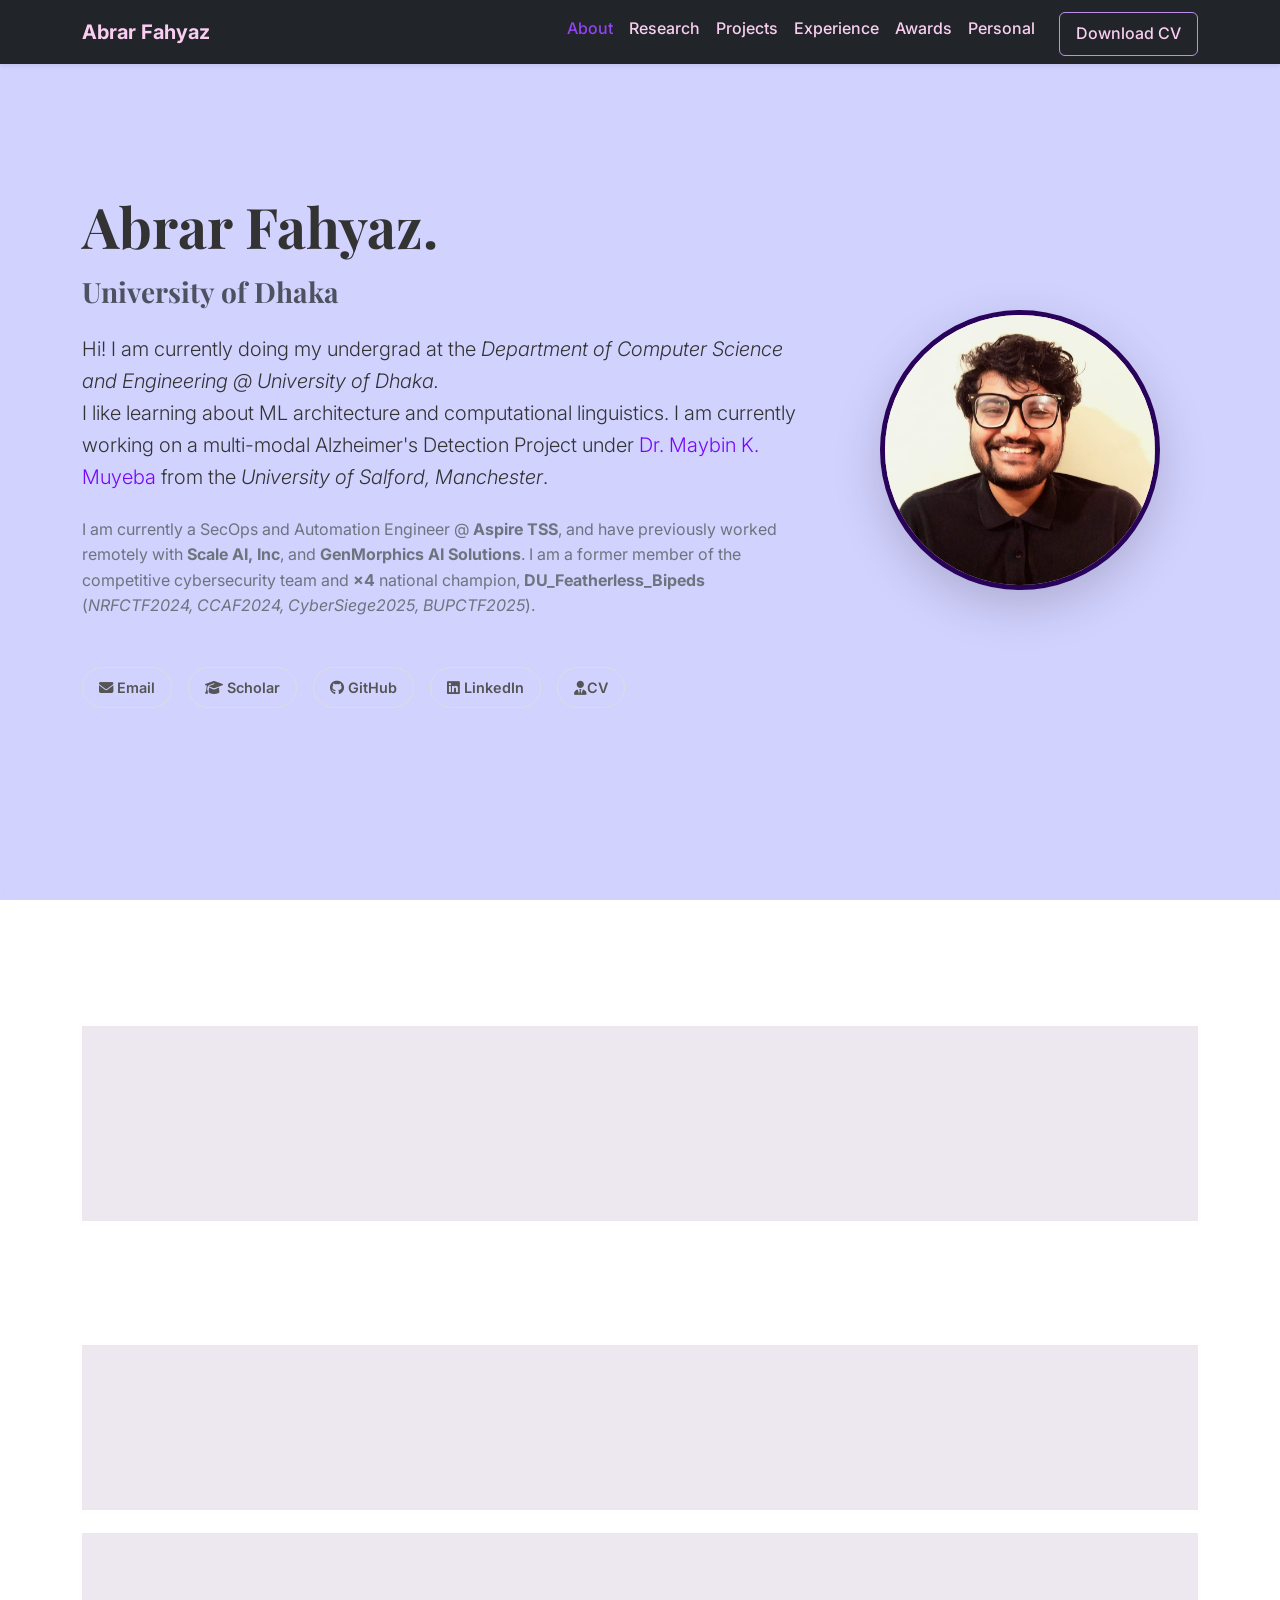
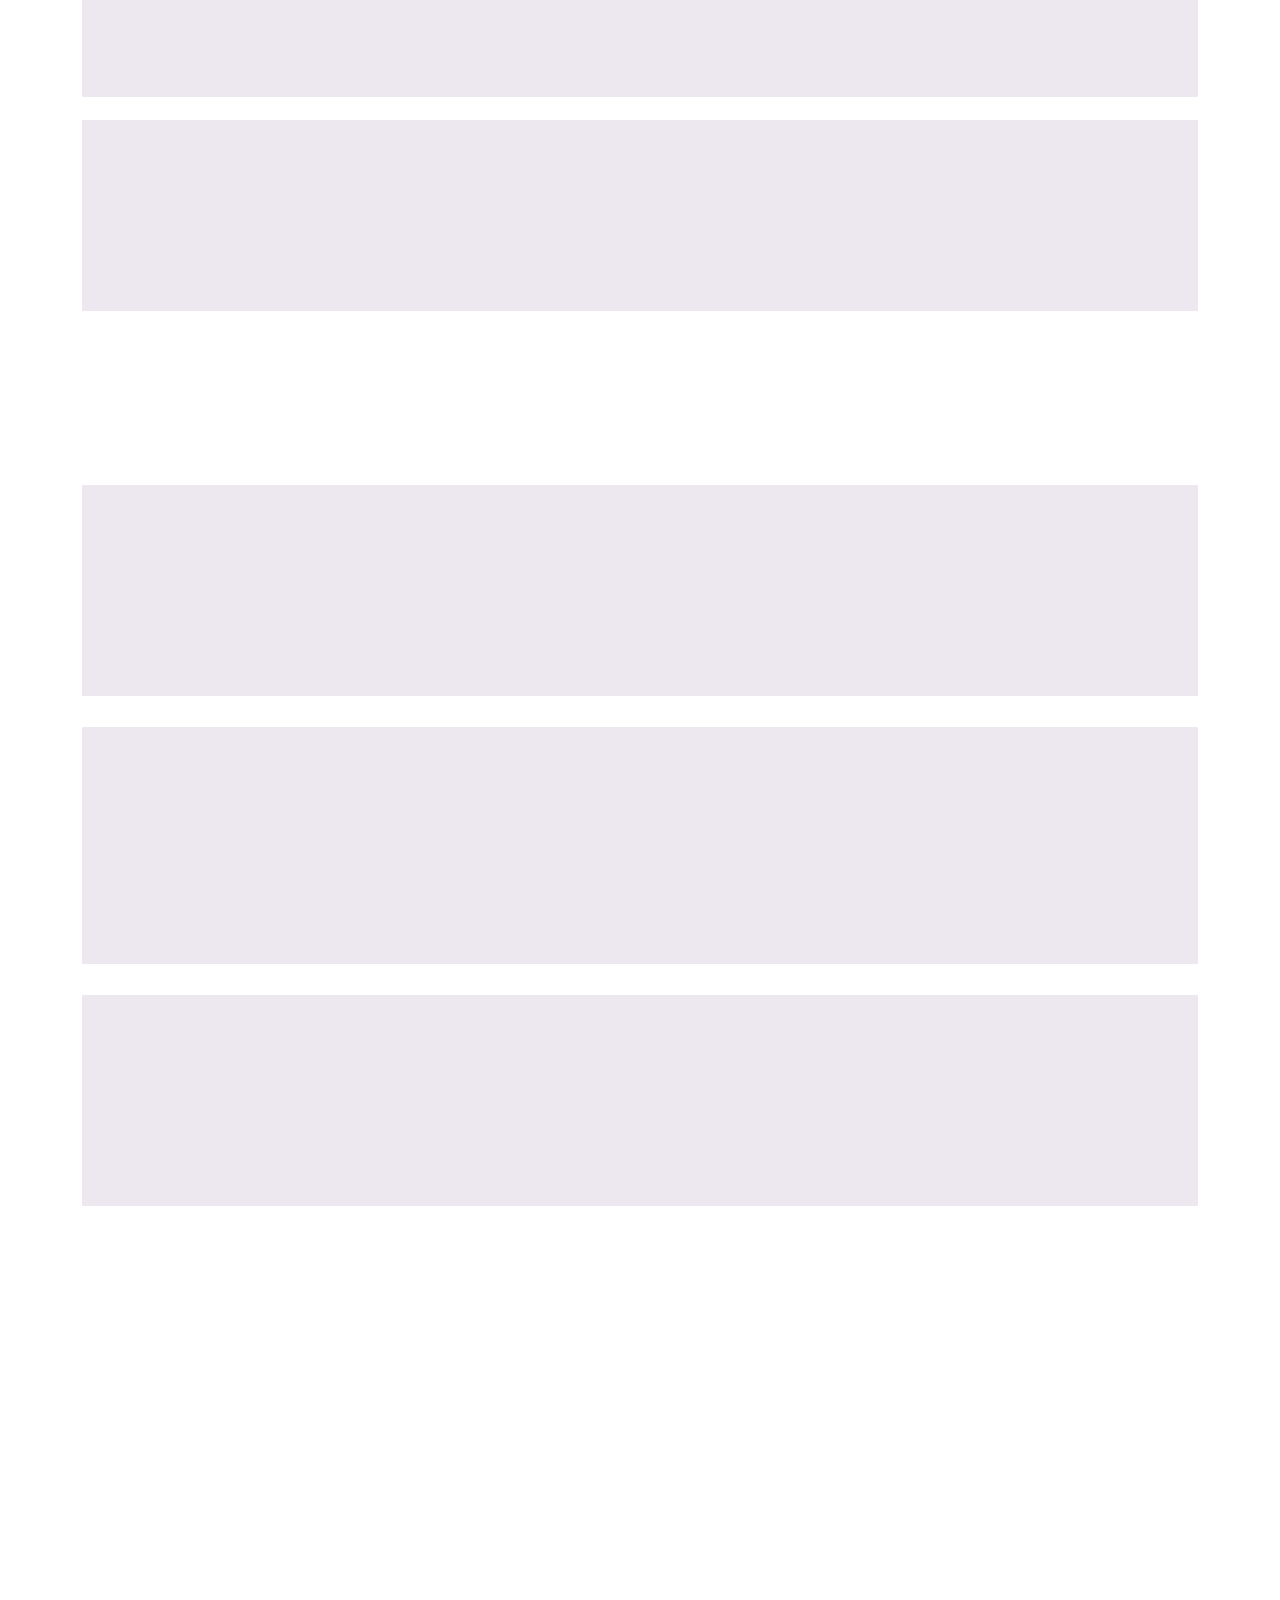
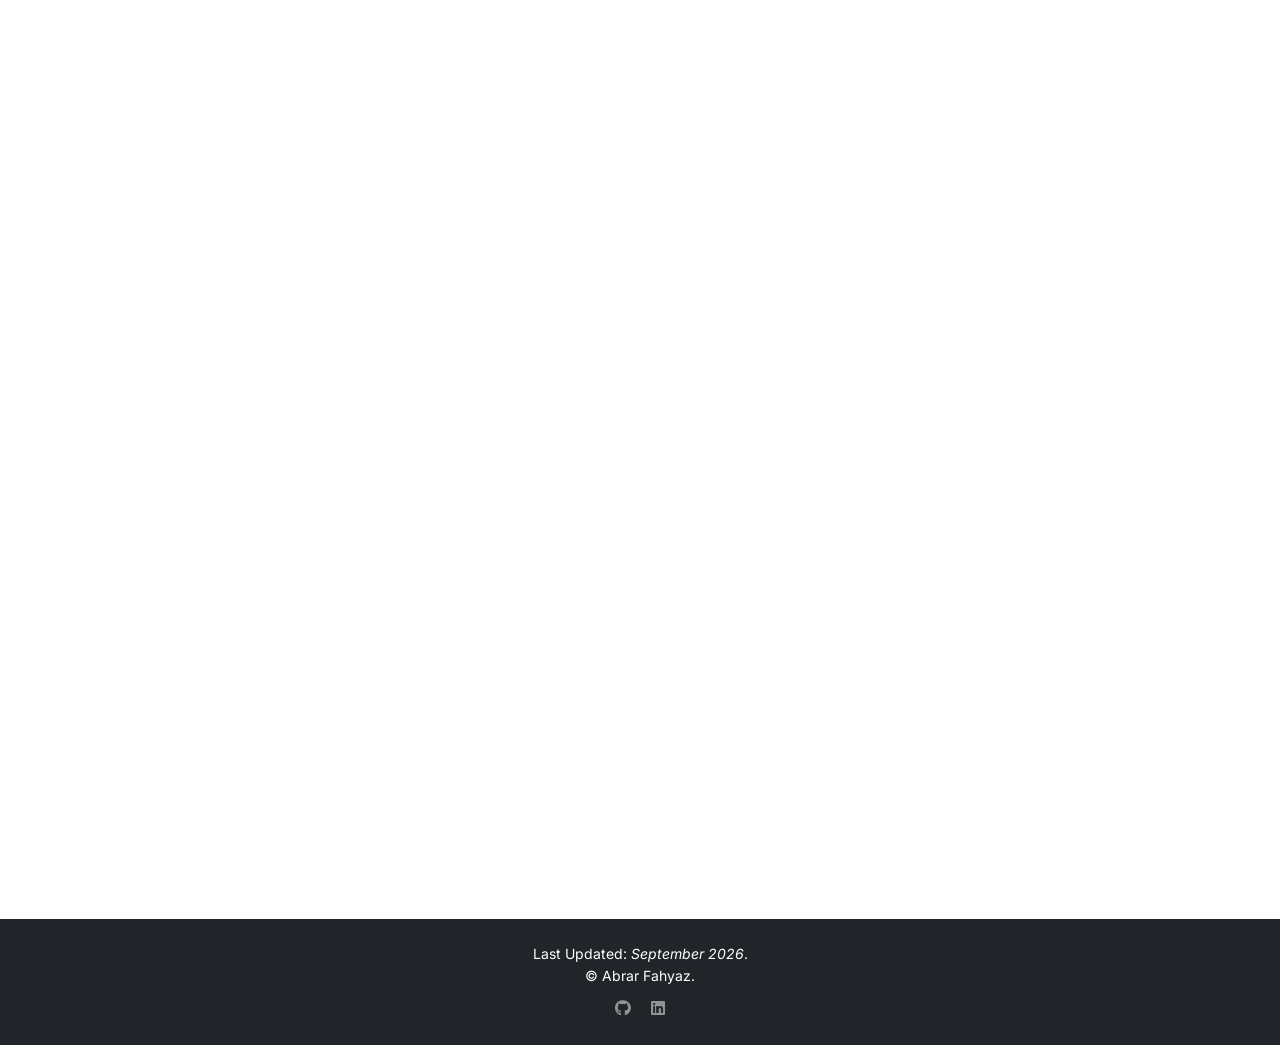
==== commit a995fa42: "minor typos" ====
--- a/index.html
+++ b/index.html
@@ -62,7 +62,7 @@
           <p class="lead mb-4">
             Hi! I am currently doing my undergrad at the <i>Department of Computer Science and Engineering @ University of Dhaka.</i> 
             <br>
-            I like learing about ML architecture and computational linguistics. I am currently working on a multi-modal Alzheimer's Detection Project under <a href="https://www.salford.ac.uk/our-staff/maybin-muyeba">Dr. Maybin K. Muyeba</a> from the <i>University of Salford, Manchester</i>.
+            I like learning about ML architecture and computational linguistics. I am currently working on a multi-modal Alzheimer's Detection Project under <a href="https://www.salford.ac.uk/our-staff/maybin-muyeba">Dr. Maybin K. Muyeba</a> from the <i>University of Salford, Manchester</i>.
           </p>
           <p class="text-secondary mb-5">
             I am currently a SecOps and Automation Engineer @ <strong>Aspire TSS</strong>, and have previously worked remotely with <strong>Scale AI, Inc</strong>, and <strong>GenMorphics AI Solutions</strong>. I am a former member of the competitive cybersecurity team and <b>×4</b> national champion, <strong>DU_Featherless_Bipeds</strong> (<i>NRFCTF2024, CCAF2024, CyberSiege2025, BUPCTF2025</i>). 
@@ -467,7 +467,7 @@
               <img src="./resources/logos/aspire.png" alt="Aspire TSS" class="company-logo">
               <span>Aspire Tech Services & Solutions | Jul 2026 - Present</span>
             </div>
-            <p class="text-muted small">Worked on systems infrastructure and lead, call, and blogpost automation.<br>Built a data enrichment pipeline processing 1000+ real leads.<br>Mentored students on SOC platforms regording cybersecurity.</p>
+            <p class="text-muted small">Worked on systems infrastructure and lead, call, and blogpost automation.<br>Built a data enrichment pipeline processing 1000+ real leads.<br>Mentored students on SOC platforms regarding cybersecurity.</p>
           </div>
         </div>
         
@@ -479,7 +479,7 @@
               <img src="./resources/logos/scale.png" alt="Scale AI, Inc" class="company-logo">
               <span>Scale AI, Inc | Sep 2024 - Dec 2025</span>
             </div>
-            <p class="text-muted small">Contributed to LLM training and optimization through coding evaluation, debugging, and validation.<br>Tasks spanned several languages including Swift, Python, JavaScript, and C/C++.<br>Contributed to 15+ projects on <i>Outlier.ai</i> though adverserial red-teaming and providing RLHF services.<br>Worked on <i>OpenAI Feather</i> program, specifically the Hard Colosseum and Colosseum V2 projects.</p>
+            <p class="text-muted small">Contributed to LLM training and optimization through coding evaluation, debugging, and validation.<br>Tasks spanned several languages including Swift, Python, JavaScript, and C/C++.<br>Contributed to 15+ projects on <i>Outlier.ai</i> though adversarial red-teaming and providing RLHF services.<br>Worked on <i>OpenAI Feather</i> program, specifically the Hard Colosseum and Colosseum V2 projects.</p>
           </div>
         </div>
 
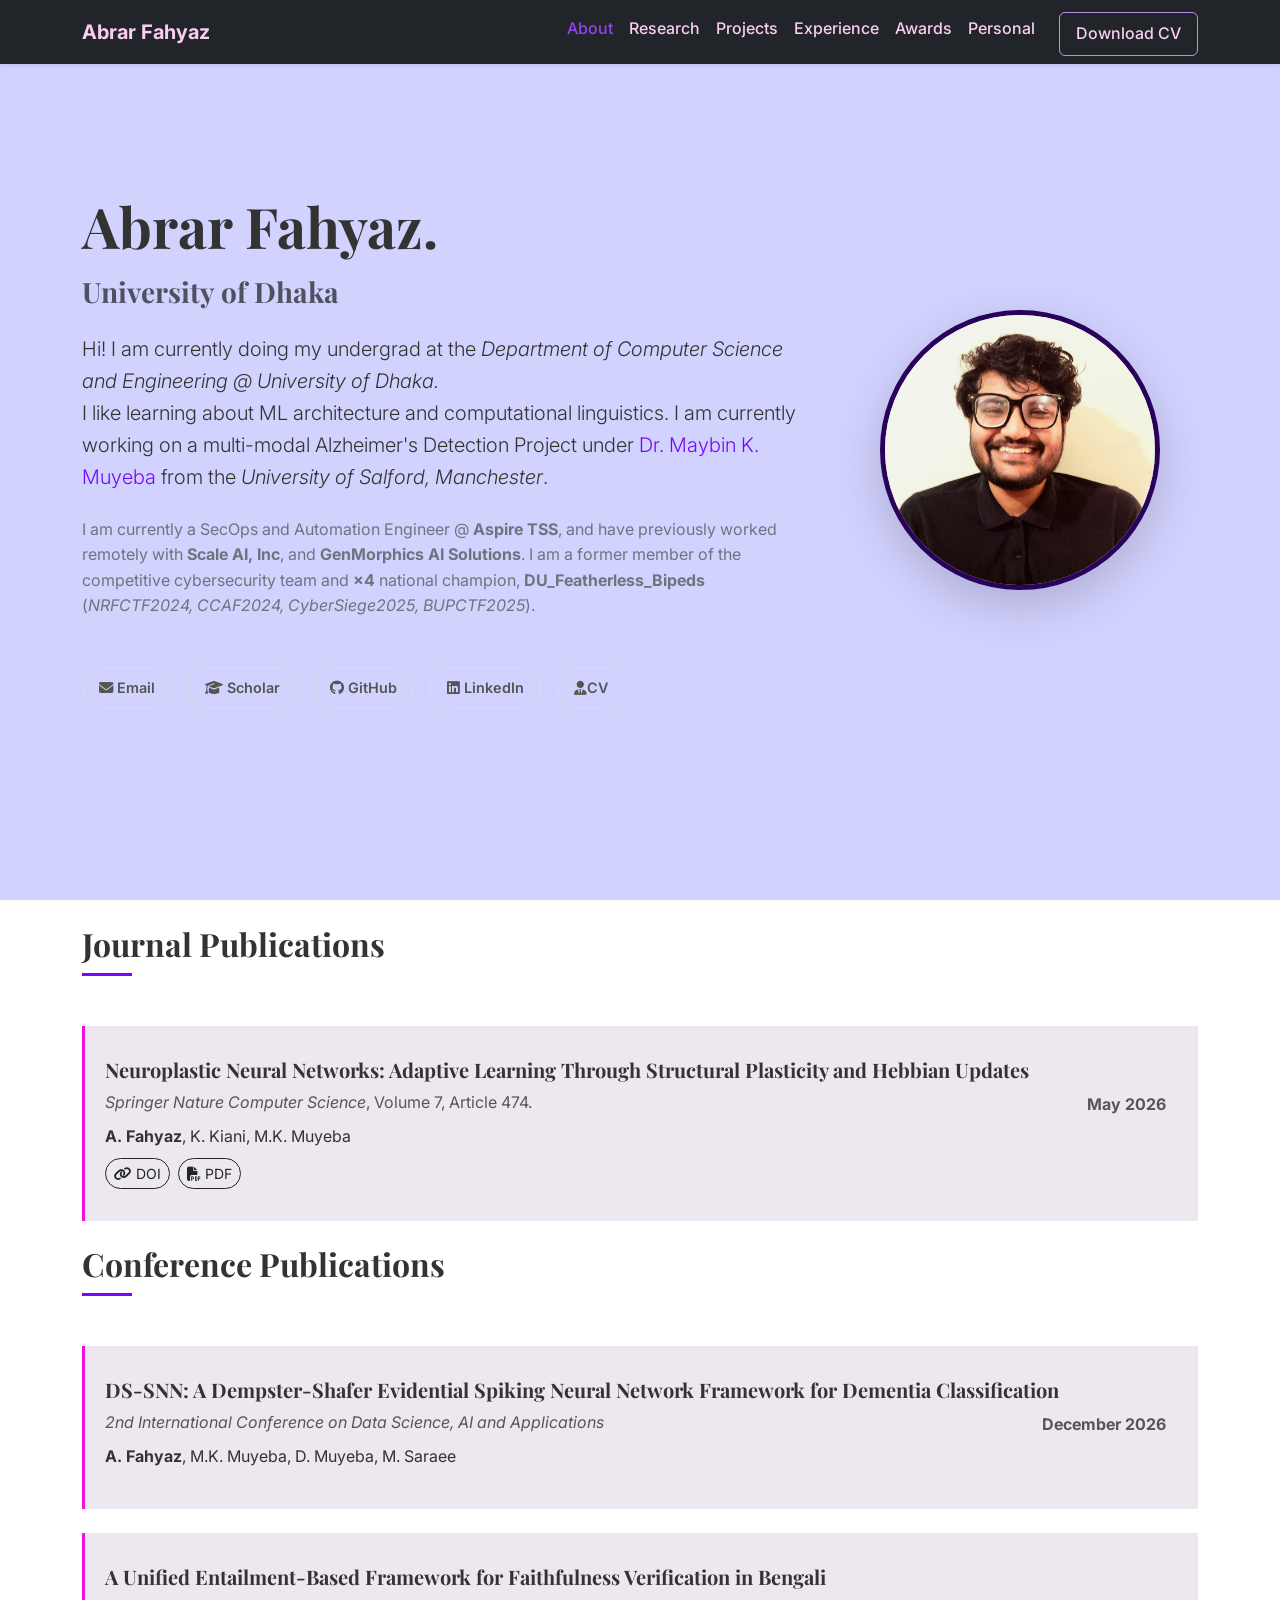
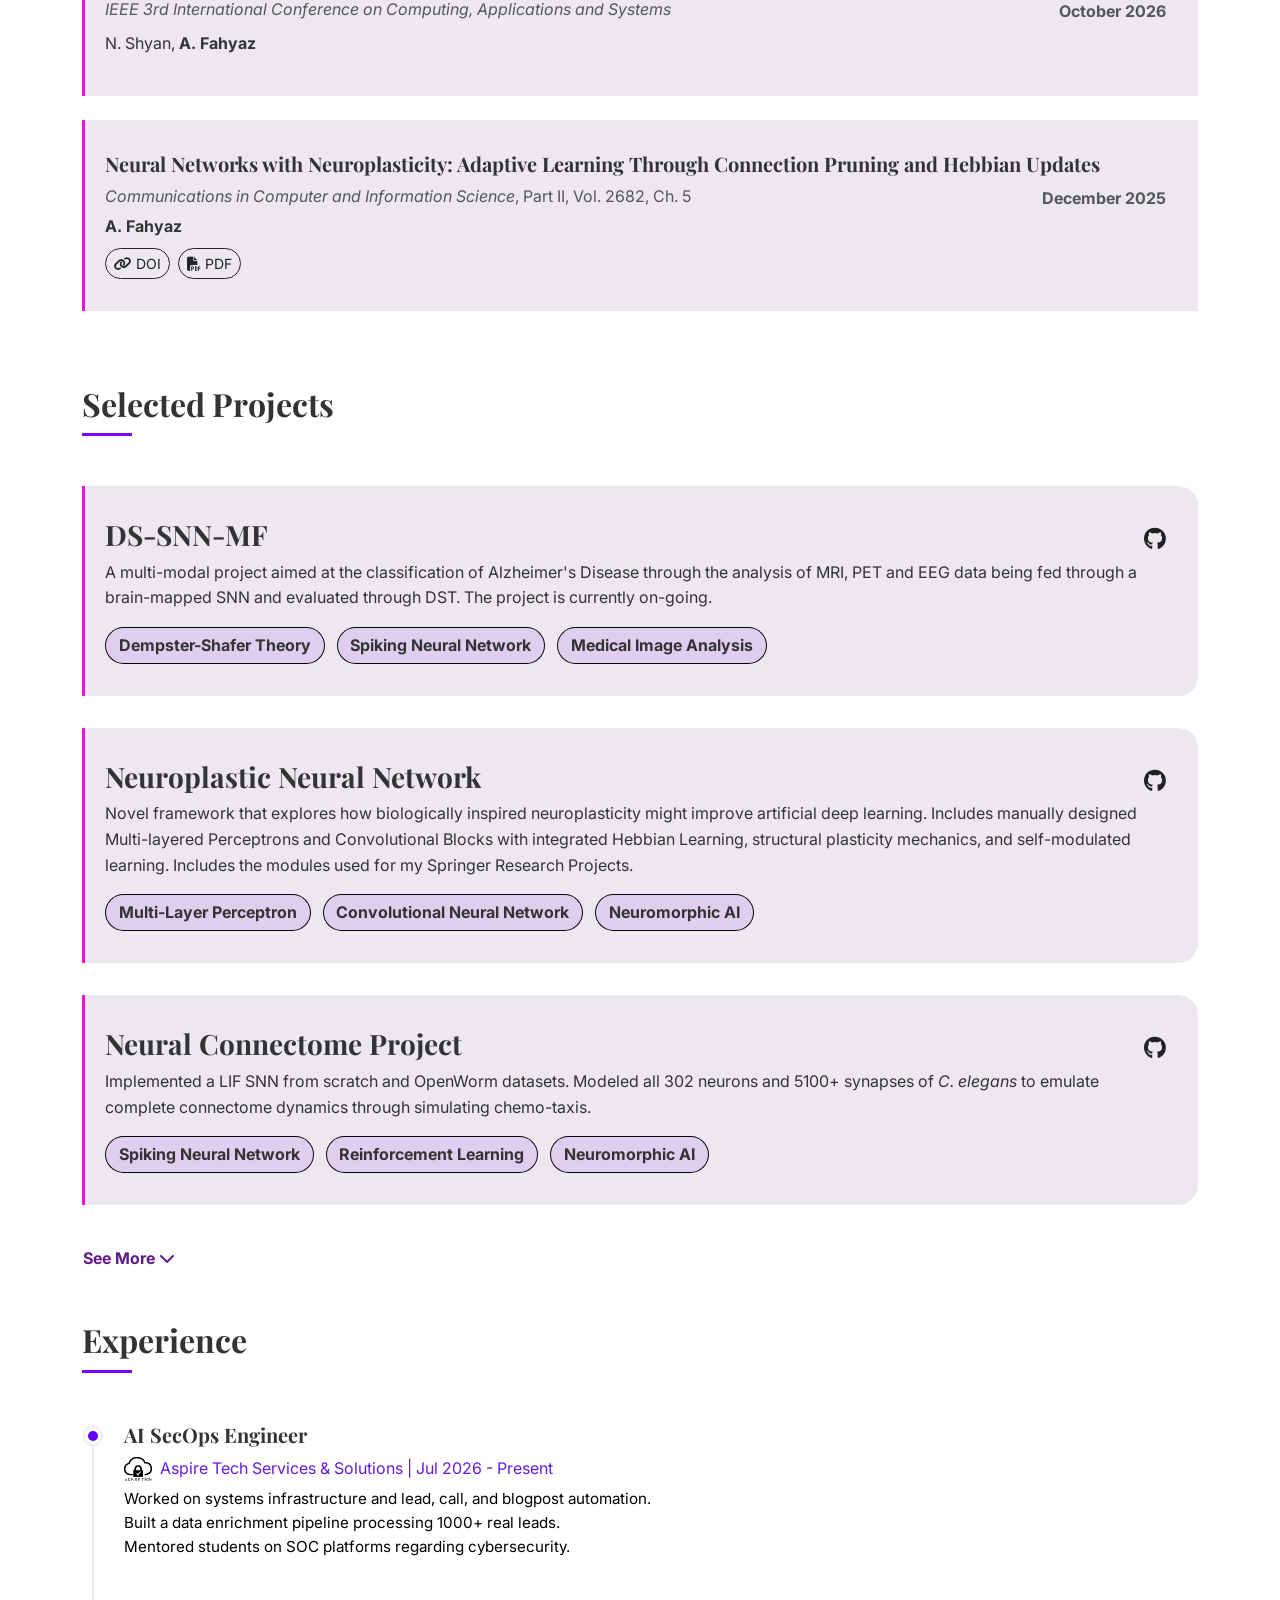
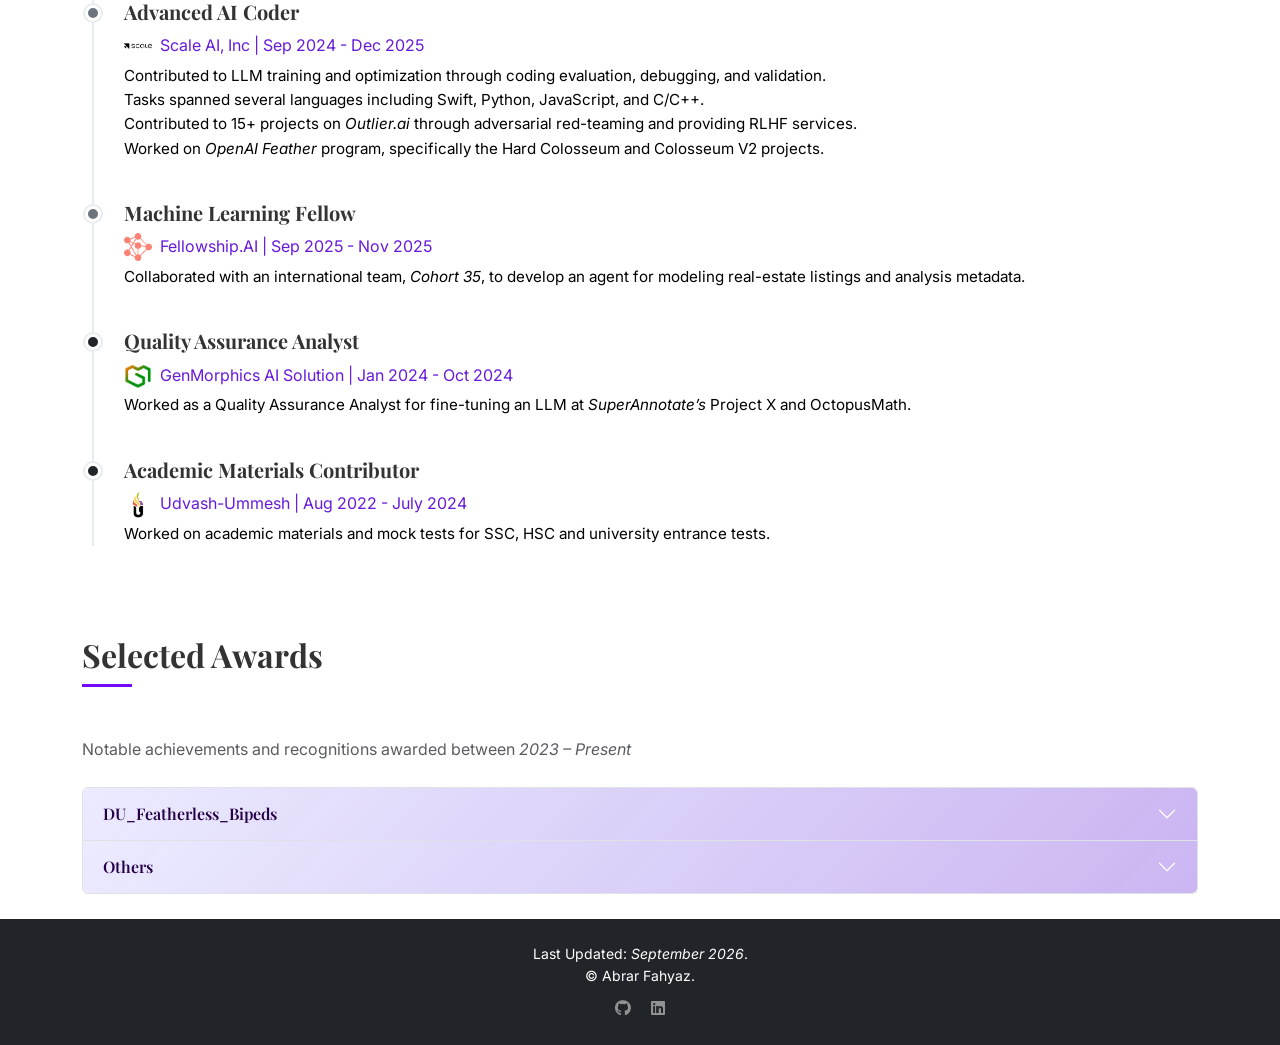
==== commit 866b5c34: "added google verification and research update" ====
--- a/index.html
+++ b/index.html
@@ -5,6 +5,7 @@
   <meta charset="utf-8">
   <meta name="viewport" content="width=device-width, initial-scale=1">
   <title>Abrar Fahyaz | Personal Site</title>
+  <meta name="description" content="Abrar Fahyaz — student researcher and CS engineer working with agentic AI, brain-inspired computing, and machine learning.">
   <link rel="apple-touch-icon" sizes="180x180" href="./component/Favicon/apple-touch-icon.png">
   <link rel="icon" type="image/png" sizes="32x32" href="./component/Favicon/favicon-32x32.png">
   <link rel="icon" type="image/png" sizes="16x16" href="./component/Favicon/favicon-16x16.png">
@@ -130,12 +131,12 @@
       <div class="publication-card mb-4">
         <div class="row">
           <div class="col-md-12">
-            <h5 class="fw-bold">An Entailment-Based Framework for Hallucination Detection in Bengali</h5>
+            <h5 class="fw-bold">A Unified Entailment-Based Framework for Faithfulness Verification in Bengali</h5>
             <div class="d-flex justify-content-between align-items-center mb-1">
               <p class="mb-1 text-muted"><em>IEEE 3rd International Conference on Computing, Applications and Systems</em></p>
               <p class="mb-0 text-muted"><strong>October 2026</strong></p>
             </div>
-            <p class="mb-2"><strong>A. Fahyaz</strong>, N. Shyan</p>
+            <p class="mb-2">N. Shyan, <strong>A. Fahyaz</strong></p>
             <!--
             <div class="d-flex gap-2">
               <a href="https://link.springer.com/article/10.1007/s42979-026-04932-7" class="btn btn-outline-dark btn-sm rounded-pill"><i class="fas fa-link"></i> DOI</a>
@@ -479,7 +480,7 @@
               <img src="./resources/logos/scale.png" alt="Scale AI, Inc" class="company-logo">
               <span>Scale AI, Inc | Sep 2024 - Dec 2025</span>
             </div>
-            <p class="text-muted small">Contributed to LLM training and optimization through coding evaluation, debugging, and validation.<br>Tasks spanned several languages including Swift, Python, JavaScript, and C/C++.<br>Contributed to 15+ projects on <i>Outlier.ai</i> though adversarial red-teaming and providing RLHF services.<br>Worked on <i>OpenAI Feather</i> program, specifically the Hard Colosseum and Colosseum V2 projects.</p>
+            <p class="text-muted small">Contributed to LLM training and optimization through coding evaluation, debugging, and validation.<br>Tasks spanned several languages including Swift, Python, JavaScript, and C/C++.<br>Contributed to 15+ projects on <i>Outlier.ai</i> through adversarial red-teaming and providing RLHF services.<br>Worked on <i>OpenAI Feather</i> program, specifically the Hard Colosseum and Colosseum V2 projects.</p>
           </div>
         </div>
 
@@ -503,7 +504,7 @@
               <img src="./resources/logos/genmorph.png" alt="GenMorphics AI" class="company-logo">
               <span>GenMorphics AI Solution | Jan 2024 - Oct 2024</span>
             </div>
-            <p class="text-muted small">Worked as a Quality Assurance Analyst for fine-tuning an LLM at <i>SuperAnnotate’s</i> Project X and OctupusMath.</p>
+            <p class="text-muted small">Worked as a Quality Assurance Analyst for fine-tuning an LLM at <i>SuperAnnotate’s</i> Project X and OctopusMath.</p>
           </div>
         </div>
 
@@ -635,16 +636,37 @@
               data-bs-parent="#awardsAccordion">
             <div class="accordion-body">
               <ul class="list-unstyled">
-                  <li class="mb-3 d-flex justify-content-between">
-                  <div>
-                    <strong>Infinity AI Buildfest</strong><br>
+                <!--<li class="mb-3 d-flex justify-content-between">
+                  <div>
+                    <strong>IEEE SEU SB National Datathon</strong><br>
+                    <small class="text-muted">Finalist | Rank ? / 300</small>
+                  </div>
+                  <small class="text-muted"><i>September 2026</i></small>
+                </li>-->
+                <li class="mb-3 d-flex justify-content-between">
+                  <div>
+                    <strong>অলীকবচন | Bengali LLM Hallucination Detection</strong><br>
+                    <small class="text-muted">Finalist | Rank 41 / 222</small>
+                  </div>
+                  <small class="text-muted"><i>July 2026</i></small>
+                </li>
+                <li class="mb-3 d-flex justify-content-between">
+                  <div>
+                    <strong>Infinity AI Buildfest | Hackathon</strong><br>
                     <small class="text-muted">Finalist</small>
                   </div>
                   <small class="text-muted"><i>June 2026</i></small>
                 </li>
                 <li class="mb-3 d-flex justify-content-between">
                   <div>
-                    <strong>TechTron Poster Presentation</strong><br>
+                    <strong>DL Sprint 4.0 | Bengali Speaker Diarization</strong><br>
+                    <small class="text-muted">Finalist | Rank 24 / 107</small>
+                  </div>
+                  <small class="text-muted"><i>February 2026</i></small>
+                </li>
+                <li class="mb-3 d-flex justify-content-between">
+                  <div>
+                    <strong>UAP TechTron | Poster Presentation</strong><br>
                     <small class="text-muted">2nd Place</small>
                   </div>
                   <small class="text-muted"><i>May 2025</i></small>
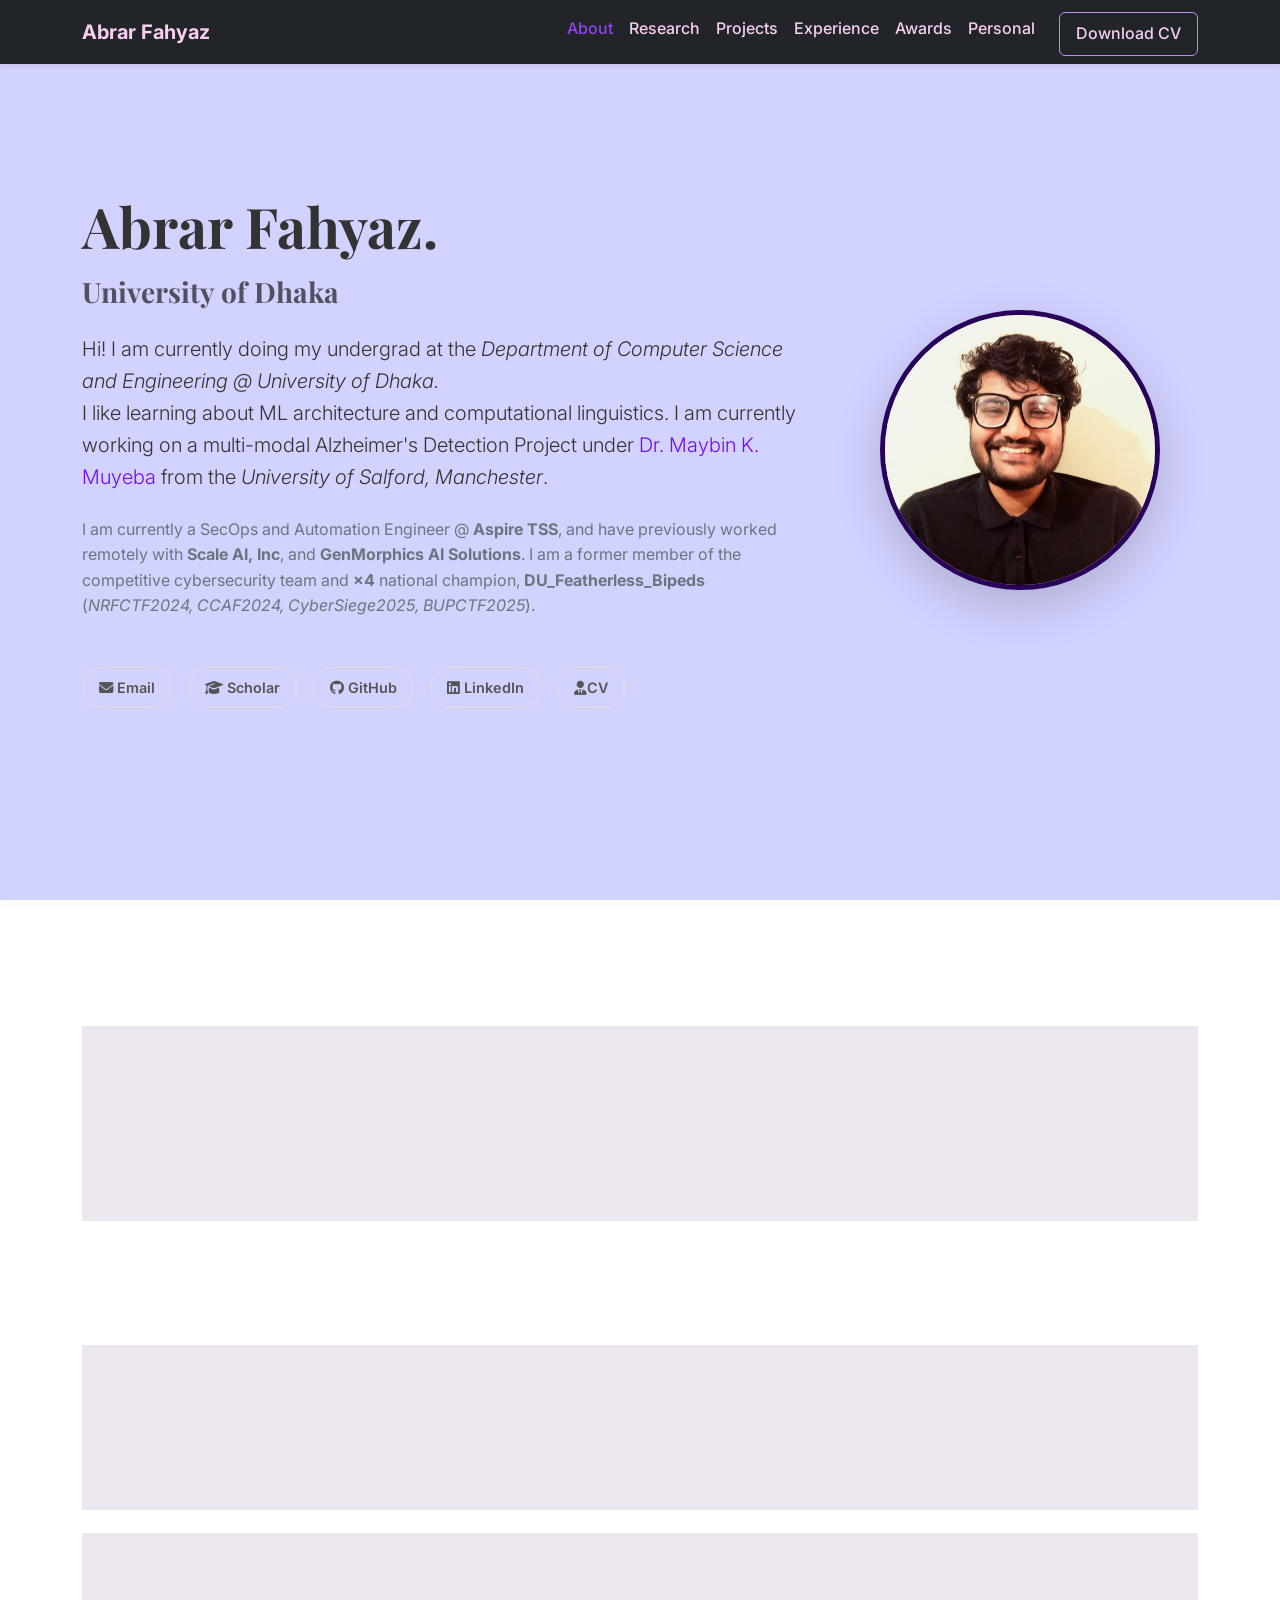
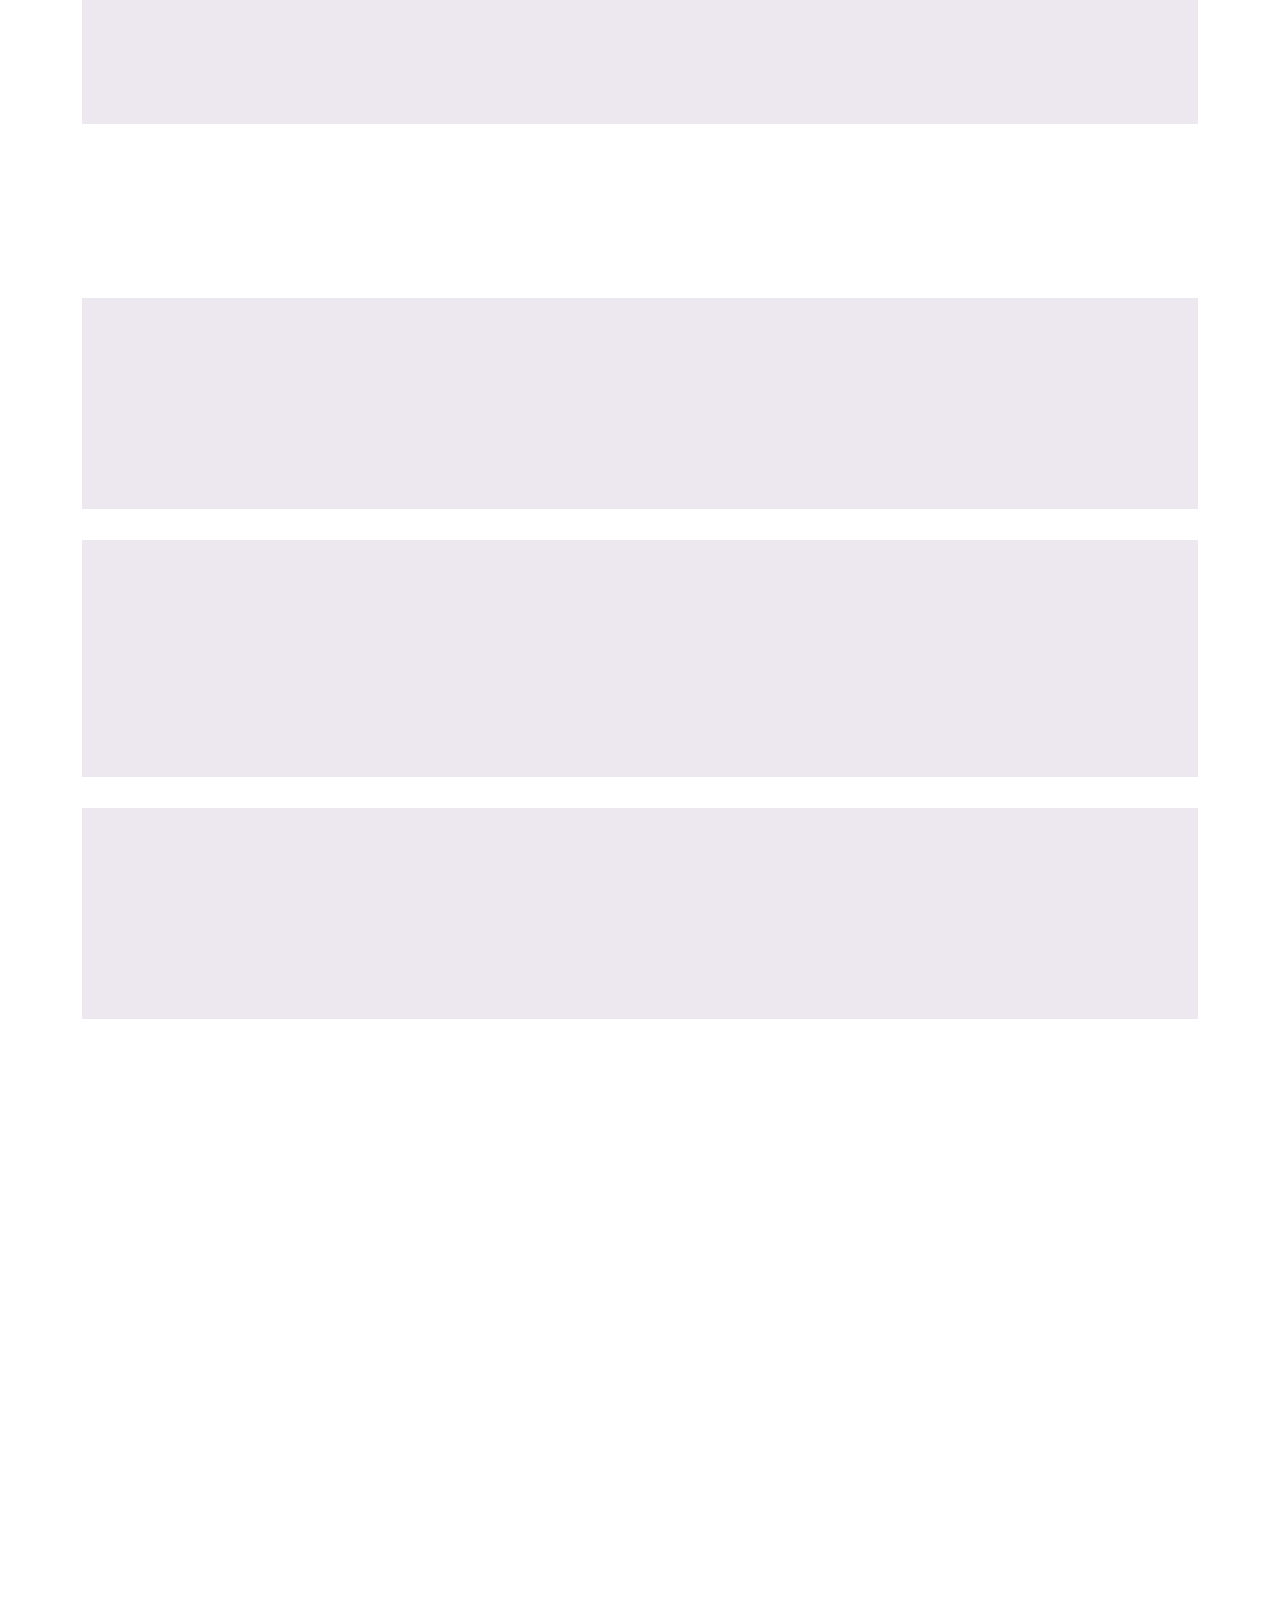
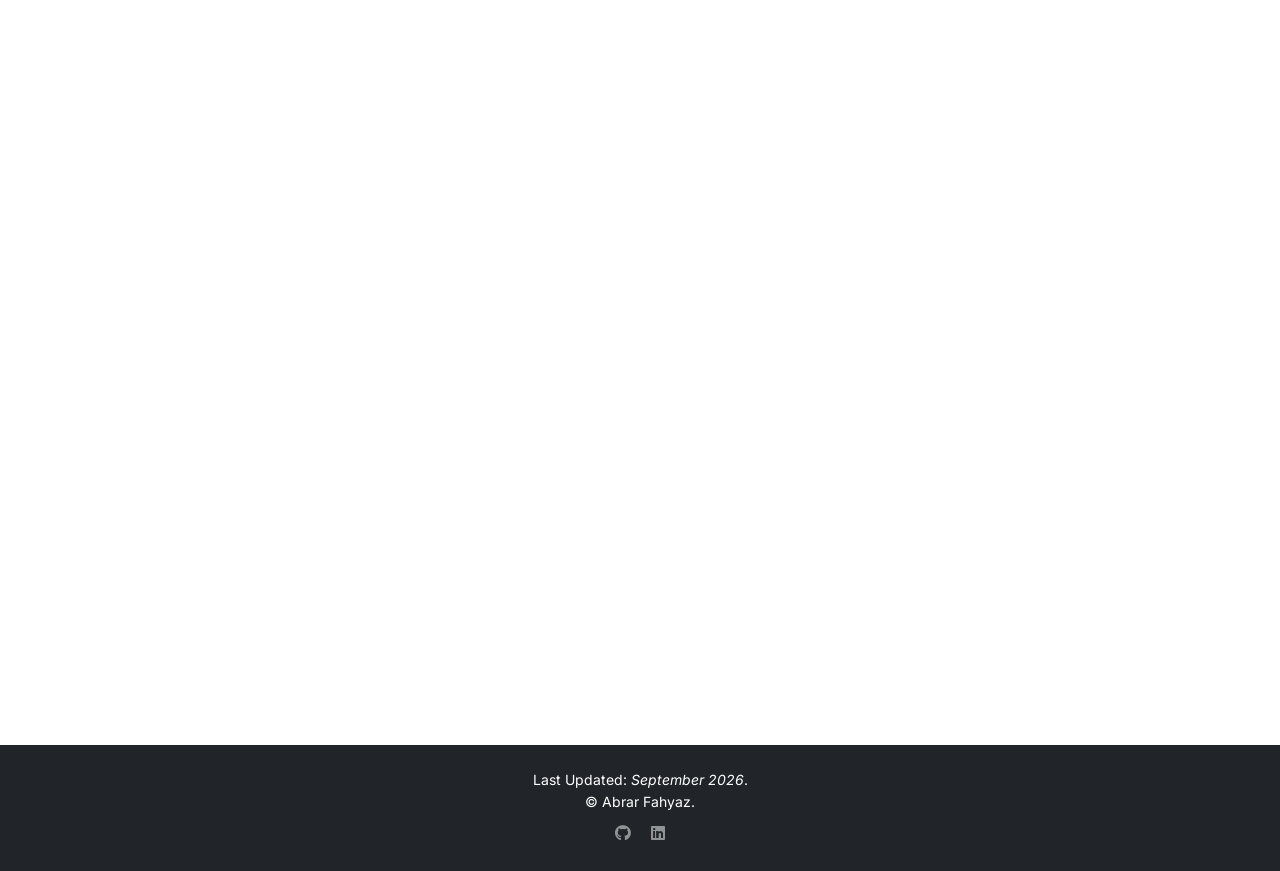
==== commit 195f26ad: "stylistic and research update" ====
--- a/index.html
+++ b/index.html
@@ -97,8 +97,8 @@
             </div>
             <p class="mb-2"><strong>A. Fahyaz</strong>, K. Kiani, M.K. Muyeba</p>
             <div class="d-flex gap-2">
-              <a href="https://link.springer.com/chapter/10.1007/978-3-032-11352-8_5" class="btn btn-outline-dark btn-sm rounded-pill"><i class="fas fa-link"></i> DOI</a>
-              <a href="./resources/Paper-99-Final.pdf" class="btn btn-outline-dark btn-sm rounded-pill"><i class="fas fa-file-pdf"></i> PDF</a>
+              <a href="https://link.springer.com/article/10.1007/s42979-026-04932-7" class="btn btn-outline-dark btn-sm rounded-pill"><i class="fas fa-link"></i> DOI</a>
+              <a href="https://rdcu.be/fkPxp" class="btn btn-outline-dark btn-sm rounded-pill"><i class="fas fa-file-pdf"></i> PDF</a>
             </div>
           </div>
         </div>
@@ -108,7 +108,7 @@
     <div class="container">
       <h2 class="section-title">Conference Publications</h2>
       <!-- <p class="text-muted mb-5">For a full list, please visit my <a href="https://scholar.google.com/citations?user=q8gWshUAAAAJ&hl=en">Google Scholar</a>.</p>
-    -->
+   
       <div class="publication-card mb-4">
         <div class="row">
           <div class="col-md-12">
@@ -118,15 +118,14 @@
               <p class="mb-0 text-muted"><strong>December 2026</strong></p>
             </div>
             <p class="mb-2"><strong>A. Fahyaz</strong>, M.K. Muyeba, D. Muyeba, M. Saraee</p>
-            <!--
             <div class="d-flex gap-2">
               <a href="https://link.springer.com/article/10.1007/s42979-026-04932-7" class="btn btn-outline-dark btn-sm rounded-pill"><i class="fas fa-link"></i> DOI</a>
               <a href="https://rdcu.be/fkPxp" class="btn btn-outline-dark btn-sm rounded-pill"><i class="fas fa-file-pdf"></i> PDF</a>
             </div>
-            -->
-          </div>
-        </div>
-      </div>
+          </div>
+        </div>
+      </div>
+       -->
 
       <div class="publication-card mb-4">
         <div class="row">
@@ -468,7 +467,11 @@
               <img src="./resources/logos/aspire.png" alt="Aspire TSS" class="company-logo">
               <span>Aspire Tech Services & Solutions | Jul 2026 - Present</span>
             </div>
-            <p class="text-muted small">Worked on systems infrastructure and lead, call, and blogpost automation.<br>Built a data enrichment pipeline processing 1000+ real leads.<br>Mentored students on SOC platforms regarding cybersecurity.</p>
+            <ul>
+              <li>Worked on security, systems infrastructure, and marketing automation.</li>
+              <li>Developed content management system for blogs, campaigns, and ICP enrichment in prod.</li>
+              <li>Mentored students on deploying and running SOC platforms and related cybersecurity tools.</li>
+            </ul>
           </div>
         </div>
         
@@ -480,7 +483,12 @@
               <img src="./resources/logos/scale.png" alt="Scale AI, Inc" class="company-logo">
               <span>Scale AI, Inc | Sep 2024 - Dec 2025</span>
             </div>
-            <p class="text-muted small">Contributed to LLM training and optimization through coding evaluation, debugging, and validation.<br>Tasks spanned several languages including Swift, Python, JavaScript, and C/C++.<br>Contributed to 15+ projects on <i>Outlier.ai</i> through adversarial red-teaming and providing RLHF services.<br>Worked on <i>OpenAI Feather</i> program, specifically the Hard Colosseum and Colosseum V2 projects.</p>
+            <ul>
+              <li>Contributed to LLM training and optimization through coding evaluation, debugging, and validation.</li>
+              <li>Tasks spanned several languages including Swift, Python, JavaScript, and C/C++.</li>
+              <li>Contributed to 15+ projects on <i>Outlier.ai</i> through adversarial red-teaming and providing RLHF services.</li>
+              <li>Worked on <i>OpenAI Feather</i> program, specifically the Hard Colosseum and Colosseum V2 projects.</li>
+            </ul>
           </div>
         </div>
 
@@ -492,7 +500,9 @@
               <img src="./resources/logos/fellowship.png" alt="FellowshipAI" class="company-logo">
               <span>Fellowship.AI | Sep 2025 - Nov 2025</span>
             </div>
-            <p class="text-muted small">Collaborated with an international team, <i>Cohort 35</i>, to develop an agent for modeling real-estate listings and analysis metadata.</p>
+            <ul>
+              <li>Collaborated with an international team, <i>Cohort 35</i>, to develop an agent for modeling real-estate listings and analysis metadata.</li>
+            </ul>
           </div>
         </div>
 
@@ -504,7 +514,9 @@
               <img src="./resources/logos/genmorph.png" alt="GenMorphics AI" class="company-logo">
               <span>GenMorphics AI Solution | Jan 2024 - Oct 2024</span>
             </div>
-            <p class="text-muted small">Worked as a Quality Assurance Analyst for fine-tuning an LLM at <i>SuperAnnotate’s</i> Project X and OctopusMath.</p>
+            <ul>
+              <li>Worked as a Quality Assurance Analyst for fine-tuning an LLM at <i>SuperAnnotate’s</i> Project X and OctopusMath.</li>
+            </ul>
           </div>
         </div>
 
@@ -516,7 +528,9 @@
               <img src="./resources/logos/udvash.png" alt="Udvash" class="company-logo">
               <span>Udvash-Ummesh | Aug 2022 - July 2024</span>
             </div>
-            <p class="text-muted small">Worked on academic materials and mock tests for SSC, HSC and university entrance tests.</p>
+            <ul>
+              <li>Worked on academic materials and mock tests for SSC, HSC and university entrance tests.</li>
+            </ul>
           </div>
         </div>
 
@@ -636,19 +650,26 @@
               data-bs-parent="#awardsAccordion">
             <div class="accordion-body">
               <ul class="list-unstyled">
-                <!--<li class="mb-3 d-flex justify-content-between">
-                  <div>
-                    <strong>IEEE SEU SB National Datathon</strong><br>
-                    <small class="text-muted">Finalist | Rank ? / 300</small>
+                <li class="mb-3 d-flex justify-content-between">
+                  <div>
+                    <strong>REACT National Datathon | Temporal Fraud Detection</strong><br>
+                    <small class="text-muted">Runner's Up | Rank 2</small>
                   </div>
                   <small class="text-muted"><i>September 2026</i></small>
-                </li>-->
-                <li class="mb-3 d-flex justify-content-between">
-                  <div>
-                    <strong>অলীকবচন | Bengali LLM Hallucination Detection</strong><br>
-                    <small class="text-muted">Finalist | Rank 41 / 222</small>
-                  </div>
-                  <small class="text-muted"><i>July 2026</i></small>
+                </li>
+                <li class="mb-3 d-flex justify-content-between">
+                  <div>
+                    <strong>UAP TechTron | Poster Presentation</strong><br>
+                    <small class="text-muted">Runner's Up | Rank 2</small>
+                  </div>
+                  <small class="text-muted"><i>May 2025</i></small>
+                </li>
+                <li class="mb-3 d-flex justify-content-between">
+                  <div>
+                    <strong>Dhaka University Three Minute Thesis - Presentation</strong><br>
+                    <small class="text-muted">Runner's Up | Rank 4</small>
+                  </div>
+                  <small class="text-muted"><i>November 2024</i></small>
                 </li>
                 <li class="mb-3 d-flex justify-content-between">
                   <div>
@@ -663,20 +684,6 @@
                     <small class="text-muted">Finalist | Rank 24 / 107</small>
                   </div>
                   <small class="text-muted"><i>February 2026</i></small>
-                </li>
-                <li class="mb-3 d-flex justify-content-between">
-                  <div>
-                    <strong>UAP TechTron | Poster Presentation</strong><br>
-                    <small class="text-muted">2nd Place</small>
-                  </div>
-                  <small class="text-muted"><i>May 2025</i></small>
-                </li>
-                <li class="mb-3 d-flex justify-content-between">
-                  <div>
-                    <strong>Dhaka University Three Minute Thesis - Presentation</strong><br>
-                    <small class="text-muted">4th Place</small>
-                  </div>
-                  <small class="text-muted"><i>November 2024</i></small>
                 </li>
                 <li class="mb-3 d-flex justify-content-between">
                   <div>
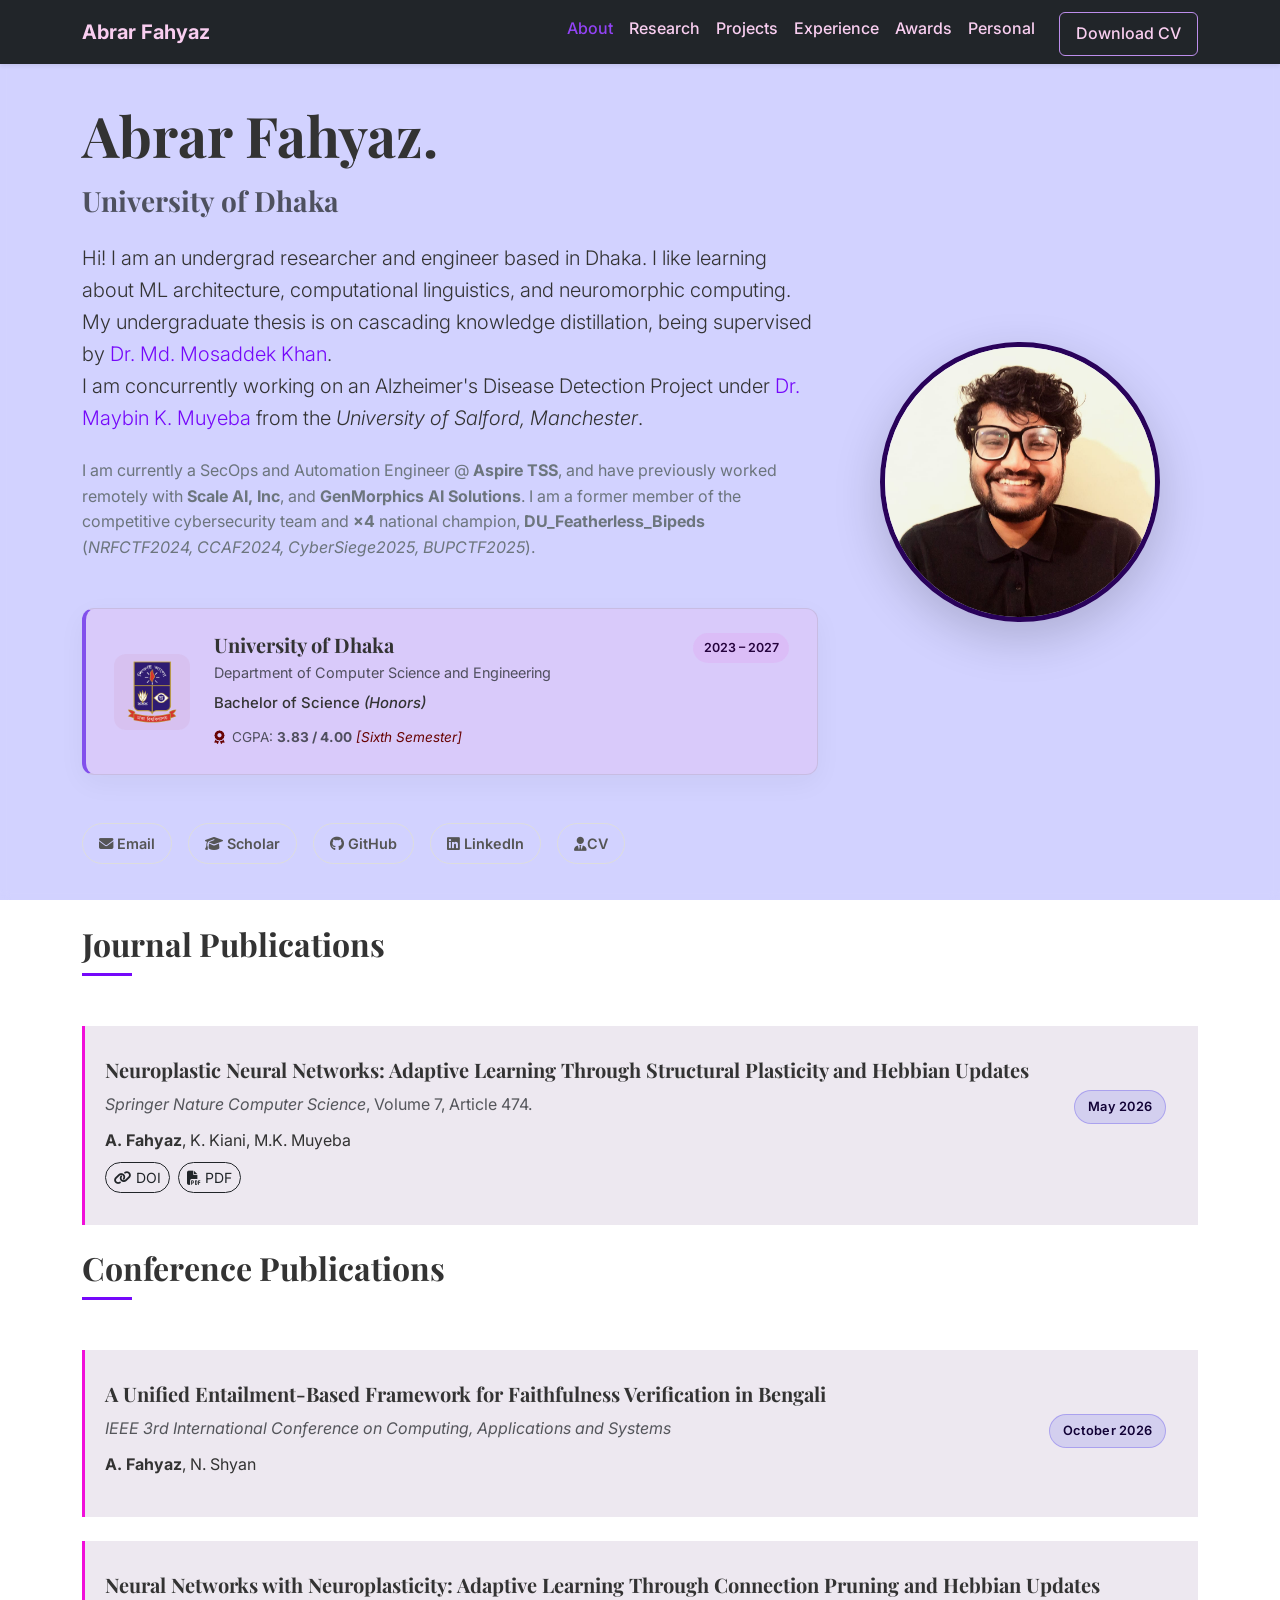
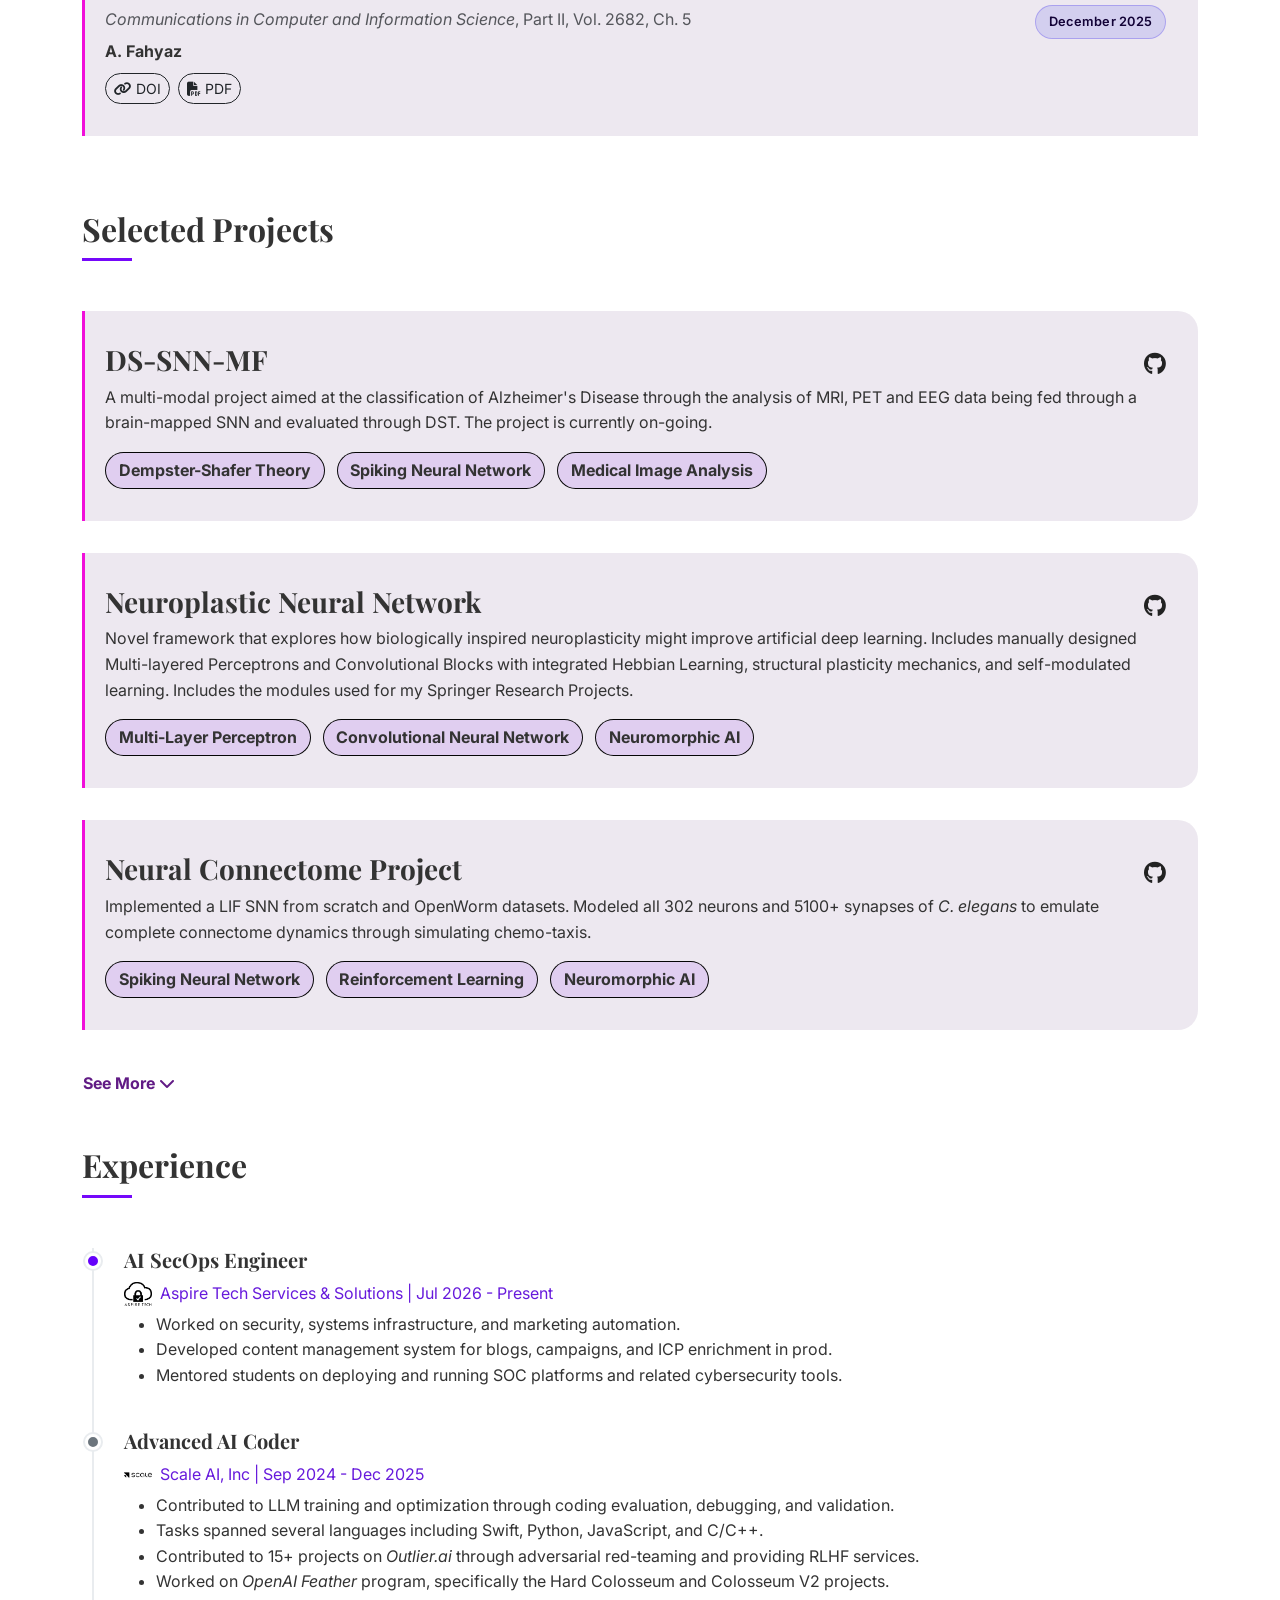
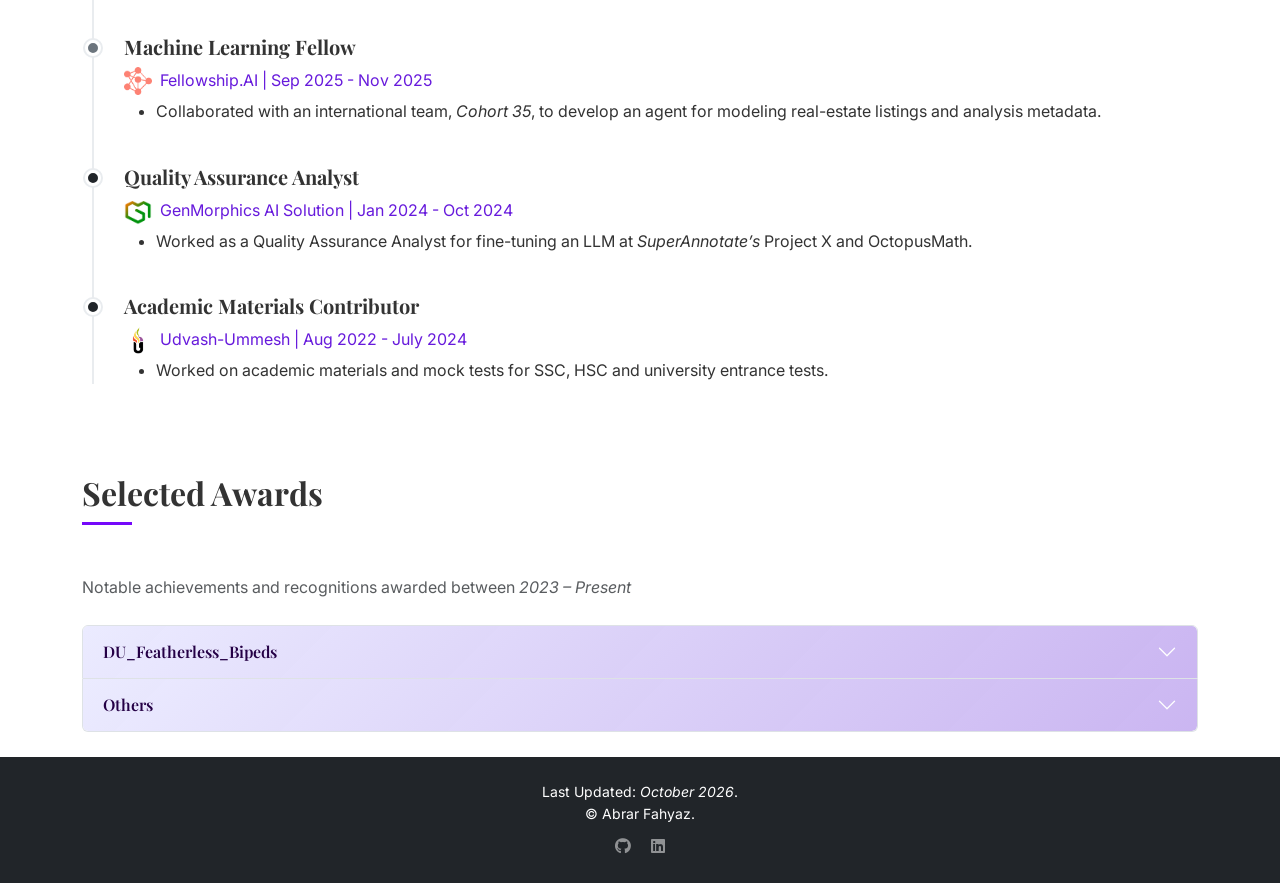
==== commit c54875d7: "added education, updated profile" ====
--- a/index.html
+++ b/index.html
@@ -61,13 +61,37 @@
           <h1 class="display-4 fw-bold mb-3">Abrar Fahyaz.</h1>
           <h3 class="text-muted mb-4"><span>University of Dhaka</span></h3>
           <p class="lead mb-4">
-            Hi! I am currently doing my undergrad at the <i>Department of Computer Science and Engineering @ University of Dhaka.</i> 
+            Hi! I am an undergrad researcher and engineer based in Dhaka. I like learning about ML architecture, computational linguistics, and neuromorphic computing.
             <br>
-            I like learning about ML architecture and computational linguistics. I am currently working on a multi-modal Alzheimer's Detection Project under <a href="https://www.salford.ac.uk/our-staff/maybin-muyeba">Dr. Maybin K. Muyeba</a> from the <i>University of Salford, Manchester</i>.
+            My undergraduate thesis is on cascading knowledge distillation, being supervised by <a href="https://www.du.ac.bd/faculty/faculty_details/CSE/2557">Dr. Md. Mosaddek Khan</a>.
+            <br>
+            I am concurrently working on an Alzheimer's Disease Detection Project under <a href="https://www.salford.ac.uk/our-staff/maybin-muyeba">Dr. Maybin K. Muyeba</a> from the <i>University of Salford, Manchester</i>.
           </p>
           <p class="text-secondary mb-5">
             I am currently a SecOps and Automation Engineer @ <strong>Aspire TSS</strong>, and have previously worked remotely with <strong>Scale AI, Inc</strong>, and <strong>GenMorphics AI Solutions</strong>. I am a former member of the competitive cybersecurity team and <b>×4</b> national champion, <strong>DU_Featherless_Bipeds</strong> (<i>NRFCTF2024, CCAF2024, CyberSiege2025, BUPCTF2025</i>). 
           </p>
+          <!-- Education Card -->
+          <div class="education-card mb-5">
+            <div class="education-logo">
+              <img src="./resources/logos/du.png" alt="University of Dhaka logo" class="img-fluid">
+            </div>
+            <div class="education-details">
+              <div class="education-header">
+                <div>
+                  <h5 class="education-university">University of Dhaka</h5>
+                  <p class="education-department mb-2">
+                    Department of Computer Science and Engineering
+                  </p>
+                </div>
+                <span class="education-period">2023 – 2027</span>
+              </div>
+              <p class="education-degree mb-2">Bachelor of Science <i>(Honors)</i></p>
+              <div class="education-result">
+                <i class="fas fa-award"></i>
+                <span>CGPA: <strong>3.83 / 4.00</strong> <i>[Sixth Semester]</i></span>
+              </div>
+            </div>
+          </div>
           
           <div class="d-flex gap-3">
             <a href="mailto:abrar-2021211182@cs.du.ac.bd" class="social-btn"><i class="fas fa-envelope"></i> Email</a>
@@ -93,7 +117,7 @@
             <h5 class="fw-bold">Neuroplastic Neural Networks: Adaptive Learning Through Structural Plasticity and Hebbian Updates</h5>
             <div class="d-flex justify-content-between align-items-center mb-1">
               <p class="mb-1 text-muted"><em>Springer Nature Computer Science</em>, Volume 7, Article 474.</p>
-              <p class="mb-0 text-muted"><strong>May 2026</strong></p>
+              <p class="publication-date mb-0">May 2026</p>
             </div>
             <p class="mb-2"><strong>A. Fahyaz</strong>, K. Kiani, M.K. Muyeba</p>
             <div class="d-flex gap-2">
@@ -115,7 +139,7 @@
             <h5 class="fw-bold">DS-SNN: A Dempster-Shafer Evidential Spiking Neural Network Framework for Dementia Classification</h5>
             <div class="d-flex justify-content-between align-items-center mb-1">
               <p class="mb-1 text-muted"><em>2nd International Conference on Data Science, AI and Applications</em></p>
-              <p class="mb-0 text-muted"><strong>December 2026</strong></p>
+              <p class="publication-date mb-0">December 2026</p>
             </div>
             <p class="mb-2"><strong>A. Fahyaz</strong>, M.K. Muyeba, D. Muyeba, M. Saraee</p>
             <div class="d-flex gap-2">
@@ -133,9 +157,9 @@
             <h5 class="fw-bold">A Unified Entailment-Based Framework for Faithfulness Verification in Bengali</h5>
             <div class="d-flex justify-content-between align-items-center mb-1">
               <p class="mb-1 text-muted"><em>IEEE 3rd International Conference on Computing, Applications and Systems</em></p>
-              <p class="mb-0 text-muted"><strong>October 2026</strong></p>
-            </div>
-            <p class="mb-2">N. Shyan, <strong>A. Fahyaz</strong></p>
+              <p class="publication-date mb-0">October 2026</p>
+            </div>
+            <p class="mb-2"><strong>A. Fahyaz</strong>, N. Shyan</p>
             <!--
             <div class="d-flex gap-2">
               <a href="https://link.springer.com/article/10.1007/s42979-026-04932-7" class="btn btn-outline-dark btn-sm rounded-pill"><i class="fas fa-link"></i> DOI</a>
@@ -152,7 +176,7 @@
             <h5 class="fw-bold">Neural Networks with Neuroplasticity: Adaptive Learning Through Connection Pruning and Hebbian Updates</h5>
             <div class="d-flex justify-content-between align-items-center mb1">
               <p class="mb-1 text-muted"><em>Communications in Computer and Information Science</em>, Part II, Vol. 2682, Ch. 5</p>
-              <p class="mb-0 text-muted"><strong>December 2025</strong></p>
+              <p class="publication-date mb-0">December 2025</p>
             </div>
             <p class="mb-2"><strong>A. Fahyaz</strong></p>
             <div class="d-flex gap-2">
@@ -425,33 +449,6 @@
       </div>
     </div>
   </section>
-
-  <!-- Education 
-  <section id="education" class="section-padding">
-    <div class="container">
-      <h2 class="section-title">Education</h2>
-      <div class="timeline">
-        <div class="timeline-item">
-          <div class="timeline-dot"></div>
-          <div class="timeline-content">
-            <h5 class="fw-bold">University of Dhaka <i>(2022 - Present)</i></h5>
-            <p class="timeline-org mb-1">B.Sc <i>(Hons.)</i>, Computer Science & Engineering</p>
-            <p class="text-muted small">CGPA: 3.83 / 4.00</p>
-          </div>
-        </div>
-        <div class="timeline-item">
-          <div class="timeline-dot bg-secondary"></div>
-          <div class="timeline-content">
-            <h5 class="fw-bold">Notre Dame College <i>(2019 - 2021)</i></h5>
-            <p class="timeline-org mb-1">Higher Secondary Certificate <i>(HSC)</i></p>
-            <p class="text-muted small">GPA: 5.00 / 5.00 | HSC: 598 / 600</p>
-          </div>
-        </div>
-      </div>
-    </div>
-  </section>
-
-  -->
 
   <!-- Experience -->
   <section id="experience" class="section-padding">
--- a/util/styles.css
+++ b/util/styles.css
@@ -2,31 +2,31 @@
 
   *, *::before, *::after { margin: 0; padding: 0; box-sizing: border-box; }
 
-  :root {
-    --deep:#4b404e;
-    --mid: #f5f5f5;
-    --surface: #eaeaea;
-    --light: #cccccc;
-    --shimmer: #999999;
-    --text: #222;
-    --text-dim: rgba(0, 0, 0, 0.4);
-  }
-
-  html {
-    background: var(--deep);
-    max-width: 100%;
-  }
-
-  body {
-    font-family: 'Inter', sans-serif;
-    color: #bd8eec;
-    line-height: 1.6;
-    position: relative;
-    max-width: 100%;
-    transition: opacity 0.5s ease;
-  }
-
-  #transition-overlay {
+    :root {
+        --deep:#4b404e;
+        --mid: #f5f5f5;
+        --surface: #eaeaea;
+        --light: #cccccc;
+        --shimmer: #999999;
+        --text: #222;
+        --text-dim: rgba(0, 0, 0, 0.4);
+    }
+
+    html {
+        background: var(--deep);
+        max-width: 100%;
+    }
+
+    body {
+        font-family: 'Inter', sans-serif;
+        color: #bd8eec;
+        line-height: 1.6;
+        position: relative;
+        max-width: 100%;
+        transition: opacity 0.5s ease;
+    }
+
+    #transition-overlay {
         position: fixed;
         inset: 0;
         background: white;
@@ -39,30 +39,31 @@
     #transition-overlay.active {
         opacity: 1;
     }
-  /* Keep all page content above the canvas */
-  body > *:not(canvas) {
-      position: relative;
-      z-index: 1;
-  }
-
-  canvas {
-    background-color: #d1d1ff;
-    display: block;
-    position: fixed;
-    top: 0;
-    left: 0;
-    width: 100vw;
-    height: 100dvh; /* dynamic viewport height */
-    z-index: 0;
-    pointer-events: none;
-  }
-
-  .title-wrap {
-    text-align: center;
-    animation: fadeIn 2.5s ease forwards;
-  }
-
-  /* General Styling */
+
+    /* Keep all page content above the canvas */
+    body > *:not(canvas) {
+        position: relative;
+        z-index: 1;
+    }
+
+    canvas {
+        background-color: #d1d1ff;
+        display: block;
+        position: fixed;
+        top: 0;
+        left: 0;
+        width: 100vw;
+        height: 100dvh; /* dynamic viewport height */
+        z-index: 0;
+        pointer-events: none;
+    }
+
+    .title-wrap {
+        text-align: center;
+        animation: fadeIn 2.5s ease forwards;
+    }
+
+    /* General Styling */
     body {
         font-family: 'Inter', sans-serif;
         color: #333;
@@ -94,6 +95,93 @@
         height: 3px;
         background: #7508fa;
         margin-top: 10px;
+    }
+
+    /* Education Credential Card */
+    .education-card {
+    position: relative;
+    display: flex;
+    align-items: center;
+    gap: 1.5rem;
+    padding: 1.5rem 1.75rem;
+    background: rgba(242, 176, 230, 0.225);
+    border: 1px solid rgba(128, 128, 128, 0.2);
+    border-left: 4px solid #4e08e4a0;
+    border-radius: 12px;
+    box-shadow: 0 8px 28px rgba(0, 0, 0, 0.045);
+    transition: transform 0.25s ease, box-shadow 0.25s ease;
+    }
+
+    .education-card:hover {
+    transform: translateY(-3px);
+    box-shadow: 0 12px 32px rgba(0, 0, 0, 0.145);
+    }
+
+    .education-logo {
+    flex: 0 0 76px;
+    width: 76px;
+    height: 76px;
+    display: flex;
+    align-items: center;
+    justify-content: center;
+    padding: 6px;
+    background: rgba(178, 34, 34, 0.045);
+    border-radius: 12px;
+    }
+
+    .education-logo img {
+    width: 100%;
+    height: 100%;
+    object-fit: contain;
+    }
+
+    .education-details {
+    flex: 1;
+    min-width: 0;
+    }
+
+    .education-header {
+    display: flex;
+    align-items: flex-start;
+    justify-content: space-between;
+    gap: 1rem;
+    }
+
+    .education-university {
+    font-weight: 700;
+    margin-bottom: 0.25rem;
+    }
+
+    .education-department {
+    color: var(--bs-secondary-color, #6c757d);
+    font-size: 0.9rem;
+    }
+
+    .education-period {
+    flex-shrink: 0;
+    padding: 0.3rem 0.65rem;
+    border-radius: 20px;
+    background: rgba(227, 144, 233, 0.21);
+    color: #25023d;
+    font-size: 0.78rem;
+    font-weight: 600;
+    }
+
+    .education-degree {
+    font-size: 0.93rem;
+    font-weight: 500;
+    }
+
+    .education-result {
+    display: inline-flex;
+    align-items: center;
+    gap: 0.5rem;
+    color: var(--bs-secondary-color, #6c757d);
+    font-size: 0.85rem;
+    }
+
+    .education-result i {
+    color: #680303;
     }
 
     /* Hero Section */
@@ -190,6 +278,22 @@
 
     .publication-card:hover {
         transform: translateX(5px);
+    }
+
+    .publication-date {
+        display: inline-flex;
+        align-items: center;
+        justify-content: center;
+        flex-shrink: 0;
+        padding: 0.35rem 0.8rem;
+        border: 1px solid rgba(39, 13, 237, 0.232);
+        border-radius: 20px;
+        background: rgba(128, 128, 232, 0.245);
+        color: #120236;
+        font-size: 0.8rem;
+        font-weight: 600;
+        white-space: nowrap;
+        letter-spacing: 0.02em;
     }
 
     /* Project Cards */
@@ -347,6 +451,7 @@
     }
 
 /* Responsive Tweaks */
+
 @media (max-width: 991px) {
     body {
         padding-top: 70px;
@@ -363,11 +468,57 @@
     }
 }
 
+@media (max-width: 576px) {
+    .publication-card .row > .col-md-12 > .d-flex.justify-content-between {
+        flex-wrap: wrap;
+        gap: 0.5rem;
+    }
+}
+
+@media (min-width: 992px) {
+    #about {
+        padding-top: 90px;
+    }
+}
+
 @media (max-width: 768px) {
     html, body {
         overflow-x: hidden;
     }
 }
+
+@media (max-width: 576px) {
+  .education-card {
+    align-items: flex-start;
+    gap: 1rem;
+    padding: 1.25rem;
+  }
+
+  .education-logo {
+    flex-basis: 54px;
+    width: 54px;
+    height: 54px;
+  }
+
+  .education-header {
+    flex-direction: column;
+    gap: 0.35rem;
+  }
+
+  .education-period {
+    order: -1;
+  }
+
+  .education-university {
+    font-size: 1.05rem;
+  }
+
+  .education-department,
+  .education-degree {
+    font-size: 0.85rem;
+  }
+}
+
 
   .sub {
     font-family: 'Raleway', sans-serif;
